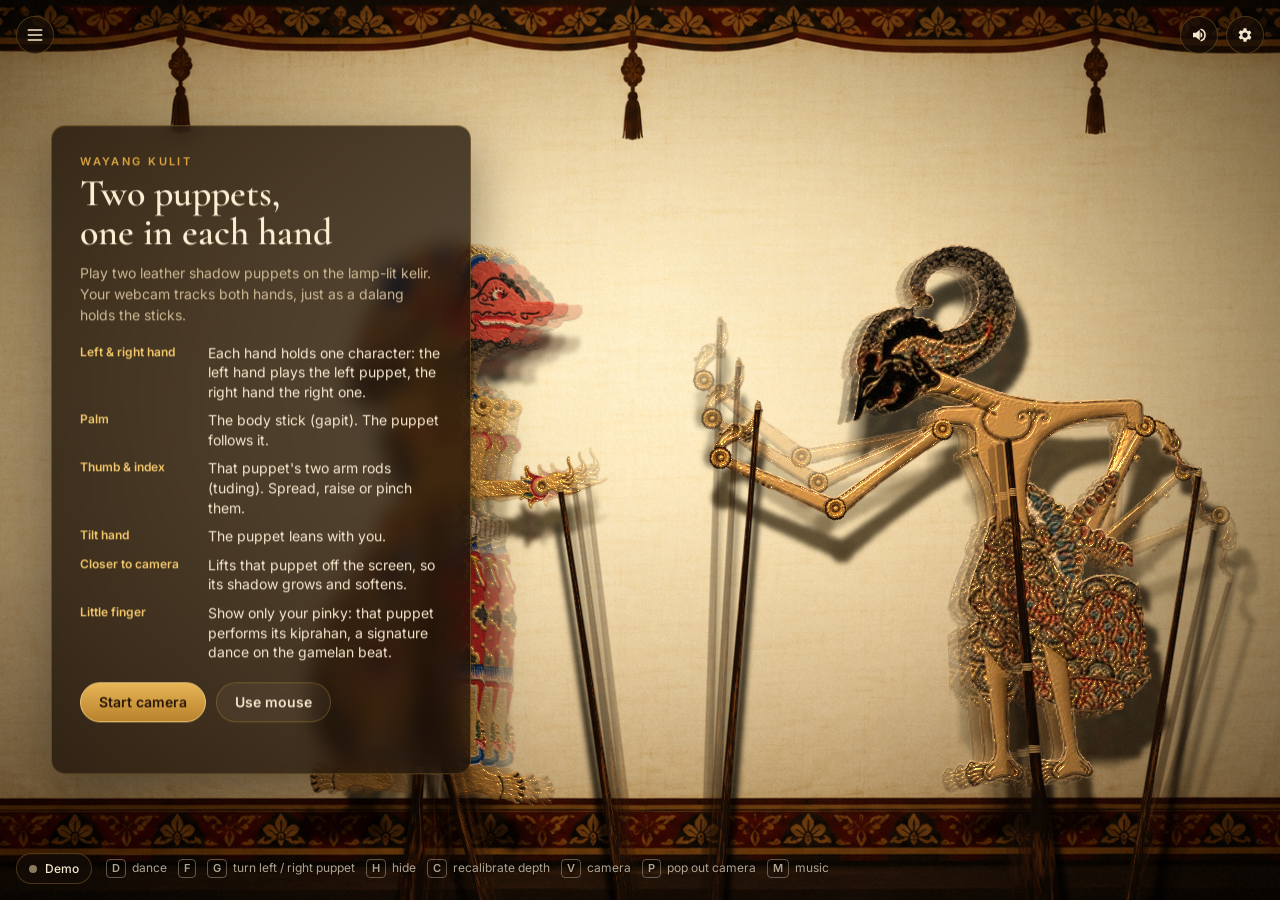
==== index.html @ 26cd4202 "Menambahkan fitur quiz" ====
<!doctype html>
<html lang="en">
  <head>
    <meta charset="utf-8" />
    <meta name="viewport" content="width=device-width, initial-scale=1" />
    <title>Wayang Kulit — Hand Puppetry</title>
    <link rel="preconnect" href="https://fonts.googleapis.com" />
    <link rel="preconnect" href="https://fonts.gstatic.com" crossorigin />
    <link href="https://fonts.googleapis.com/css2?family=Cormorant+Garamond:ital,wght@0,500;0,600;1,500&family=Inter:wght@400;500;600&display=swap" rel="stylesheet" />
    <link rel="stylesheet" href="styles.css" />
  </head>
  <body>
    <canvas id="stage" aria-label="Wayang kulit stage"></canvas>
    <video id="video" playsinline muted></video>

    <section id="intro" class="panel intro">
      <p class="eyebrow">Wayang Kulit</p>
      <h1>Two puppets,<br />one in each hand</h1>
      <p class="lede">Play two leather shadow puppets on the lamp-lit kelir. Your webcam tracks both hands, just as a dalang holds the sticks.</p>
      <ul class="howto">
        <li><span class="k">Left &amp; right hand</span><span>Each hand holds one character: the left hand plays the left puppet, the right hand the right one.</span></li>
        <li><span class="k">Palm</span><span>The body stick (gapit). The puppet follows it.</span></li>
        <li><span class="k">Thumb &amp; index</span><span>That puppet's two arm rods (tuding). Spread, raise or pinch them.</span></li>
        <li><span class="k">Tilt hand</span><span>The puppet leans with you.</span></li>
        <li><span class="k">Closer to camera</span><span>Lifts that puppet off the screen, so its shadow grows and softens.</span></li>
        <li><span class="k">Little finger</span><span>Show only your pinky: that puppet performs its kiprahan, a signature dance on the gamelan beat.</span></li>
      </ul>
      <div class="actions">
        <button id="start-camera" class="btn primary">Start camera</button>
        <button id="use-mouse" class="btn">Use mouse</button>
      </div>
      <p id="intro-status" class="status-line" role="status"></p>
    </section>

    <div id="hud" class="hud">
      <div class="pill" id="status"><span class="dot"></span><span id="status-text">Demo</span></div>
      <p class="keys"><kbd>D</kbd> dance <kbd>F</kbd><kbd>G</kbd> turn left / right puppet <kbd>H</kbd> hide <kbd>C</kbd> recalibrate depth <kbd>V</kbd> camera <kbd>P</kbd> pop out camera <kbd>M</kbd> music</p>
    </div>

    <button id="sound-toggle" class="icon-btn sound-btn" aria-label="Mute music" aria-pressed="false">
      <svg class="on" viewBox="0 0 24 24" width="18" height="18" aria-hidden="true"><path fill="currentColor" d="M4 9v6h4l5 4V5L8 9H4Zm12.5 3a4.5 4.5 0 0 0-2.5-4v8a4.5 4.5 0 0 0 2.5-4Zm-2.5-8.8v2.1a7 7 0 0 1 0 13.4v2.1a9 9 0 0 0 0-17.6Z"/></svg>
      <svg class="off" viewBox="0 0 24 24" width="18" height="18" aria-hidden="true"><path fill="currentColor" d="M4 9v6h4l5 4V5L8 9H4Zm12.6 3 2.7-2.7-1.4-1.4-2.7 2.7-2.7-2.7-1.4 1.4 2.7 2.7-2.7 2.7 1.4 1.4 2.7-2.7 2.7 2.7 1.4-1.4-2.7-2.7Z" transform="translate(2 0)"/></svg>
    </button>
    <button id="menu-toggle" class="icon-btn" type="button" aria-label="Menu" aria-expanded="false" aria-controls="app-menu" title="Menu">
      <svg viewBox="0 0 24 24" width="20" height="20" aria-hidden="true"><path d="M4 6h16M4 12h16M4 18h16" fill="none" stroke="currentColor" stroke-width="2" stroke-linecap="round"/></svg>
    </button>
    <button id="settings-toggle" class="icon-btn" aria-label="Settings" aria-expanded="false">
      <svg viewBox="0 0 24 24" width="18" height="18" aria-hidden="true"><path fill="currentColor" d="M19.4 13a7.6 7.6 0 0 0 0-2l2.1-1.6-2-3.5-2.5 1a7.3 7.3 0 0 0-1.7-1L15 3h-4l-.4 2.7a7.3 7.3 0 0 0-1.7 1l-2.5-1-2 3.5L6.6 11a7.6 7.6 0 0 0 0 2l-2.1 1.6 2 3.5 2.5-1a7.3 7.3 0 0 0 1.7 1L11 21h4l.4-2.7a7.3 7.3 0 0 0 1.7-1l2.5 1 2-3.5ZM13 15.5a3.5 3.5 0 1 1 0-7 3.5 3.5 0 0 1 0 7Z" transform="translate(-1 0)"/></svg>
    </button>

    <nav id="app-menu" class="panel app-menu" aria-label="Menu fitur" hidden>
      <p class="menu-heading">Fitur</p>
      <button id="open-quiz" class="menu-item" type="button">
        <span class="menu-item-icon" aria-hidden="true">
          <svg viewBox="0 0 24 24" width="20" height="20"><path d="M5 4.5A2.5 2.5 0 0 1 7.5 2H20v17H7.5A2.5 2.5 0 0 0 5 21.5v-17ZM5 18a2.5 2.5 0 0 1 2.5-2.5H20M10 7h6M10 10h6" fill="none" stroke="currentColor" stroke-width="1.6" stroke-linecap="round" stroke-linejoin="round"/></svg>
        </span>
        <span class="menu-item-copy">
          <span class="menu-item-title">Quiz Tokoh Wayang</span>
          <span class="menu-item-description">Uji pengetahuanmu tentang tokoh wayang.</span>
        </span>
        <svg class="menu-item-arrow" viewBox="0 0 24 24" width="16" height="16" aria-hidden="true"><path d="m9 18 6-6-6-6" fill="none" stroke="currentColor" stroke-width="1.8" stroke-linecap="round" stroke-linejoin="round"/></svg>
      </button>
    </nav>

    <aside id="settings" class="panel settings" hidden>
      <h2>Settings</h2>
      <label>Puppets
        <select id="opt-characters">
          <option value="two">Two puppets, one per hand</option>
          <option value="one">One puppet</option>
        </select>
      </label>
      <label>Left puppet
        <select id="opt-char-left"></select>
      </label>
      <label id="char-right-row">Right puppet
        <select id="opt-char-right"></select>
      </label>
      <label>Arm-rod fingers
        <select id="opt-fingers">
          <option value="thumb-index">Thumb + index</option>
          <option value="thumb-pinky">Thumb + pinky (arms spread wider)</option>
          <option value="index-pinky">Index + pinky</option>
        </select>
      </label>
      <label id="bodyhand-row" hidden>Body hand (one puppet, two hands)
        <select id="opt-bodyhand">
          <option value="right">Right hand holds the gapit</option>
          <option value="left">Left hand holds the gapit</option>
        </select>
      </label>
      <label>Facing
        <select id="opt-facing">
          <option value="target">Face each other</option>
          <option value="walk">Face the way they walk</option>
          <option value="manual">Manual (F / G to turn)</option>
        </select>
      </label>
      <label>Background
        <select id="opt-background"></select>
      </label>
      <label>Music
        <select id="opt-music"></select>
      </label>
      <label class="row"><input type="checkbox" id="opt-camera" checked /> Show camera preview</label>
      <button id="opt-popout" class="btn small" type="button">Open camera in new window</button>
      <label>Puppet size
        <input type="range" id="opt-size" min="0.36" max="0.72" step="0.01" value="0.53" />
      </label>
      <label>Music volume
        <input type="range" id="opt-volume" min="0" max="1" step="0.01" value="0.6" />
      </label>
    </aside>

    <div id="preview-box" hidden>
      <canvas id="preview" width="320" height="180"></canvas>
      <button id="preview-popout" class="popout-btn" type="button" aria-label="Open camera in a new window" title="Open in a new window (P)">
        <svg viewBox="0 0 24 24" width="16" height="16" aria-hidden="true"><path fill="currentColor" d="M14 3h7v7h-2V6.4l-8.3 8.3-1.4-1.4L17.6 5H14V3ZM5 5h6v2H5v12h12v-6h2v6a2 2 0 0 1-2 2H5a2 2 0 0 1-2-2V7a2 2 0 0 1 2-2Z"/></svg>
      </button>
    </div>
    <div id="toast" class="toast" role="status" aria-live="polite"></div>
    <div id="error" class="panel error" hidden></div>

    <div id="quiz-modal" class="quiz-backdrop" hidden>
      <section class="panel quiz-dialog" role="dialog" aria-modal="true" aria-labelledby="quiz-title" tabindex="-1">
        <header class="quiz-header">
          <div>
            <p class="eyebrow">Wayang Kulit</p>
            <h2 id="quiz-title">Quiz Tokoh Wayang</h2>
          </div>
          <button id="quiz-close" class="quiz-close" type="button" aria-label="Tutup quiz">×</button>
        </header>
        <div id="quiz-game">
          <div class="quiz-meta">
            <span id="quiz-progress"></span>
            <span id="quiz-score"></span>
          </div>
          <p id="quiz-question" class="quiz-question"></p>
          <div id="quiz-options" class="quiz-options" role="group" aria-label="Pilihan jawaban"></div>
          <p id="quiz-feedback" class="quiz-feedback" role="status" aria-live="polite"></p>
          <button id="quiz-next" class="btn primary" type="button" hidden></button>
        </div>
        <div id="quiz-results" hidden>
          <p id="quiz-result-score" class="quiz-result-score"></p>
          <div class="actions">
            <button id="quiz-restart" class="btn primary" type="button">Main lagi</button>
            <button id="quiz-finish" class="btn" type="button">Selesai</button>
          </div>
        </div>
      </section>
    </div>

    <script type="module" src="main.js"></script>
  </body>
</html>
---- styles.css ----
:root {
  --ink: #f4e7cd;
  --ink-dim: #cdb894;
  --gold: #d9a441;
  --gold-hi: #f2c76b;
  --panel: rgba(22, 13, 7, 0.74);
  --line: rgba(217, 164, 65, 0.28);
  --serif: 'Cormorant Garamond', 'Iowan Old Style', Georgia, serif;
  --sans: 'Inter', system-ui, -apple-system, 'Segoe UI', sans-serif;
}

* { box-sizing: border-box; }
[hidden] { display: none !important; }

html, body {
  margin: 0;
  height: 100%;
  overflow: hidden;
  background: #0b0604;
  color: var(--ink);
  font-family: var(--sans);
  font-size: 14px;
}

#stage {
  position: fixed;
  inset: 0;
  width: 100vw;
  height: 100vh;
  display: block;
  cursor: crosshair;
}

#video { display: none; }

.panel {
  background: var(--panel);
  border: 1px solid var(--line);
  border-radius: 14px;
  backdrop-filter: blur(10px) saturate(1.2);
  -webkit-backdrop-filter: blur(10px) saturate(1.2);
  box-shadow: 0 20px 60px rgba(0, 0, 0, 0.45);
}

.intro {
  position: fixed;
  left: max(16px, 4vw);
  top: 50%;
  transform: translateY(-50%);
  width: min(420px, calc(100vw - 32px));
  padding: 28px 28px 22px;
  transition: opacity 0.5s ease, transform 0.5s ease;
}
.intro.gone {
  opacity: 0;
  transform: translate(-24px, -50%);
  pointer-events: none;
}

.eyebrow {
  margin: 0 0 6px;
  color: var(--gold);
  font-size: 11px;
  letter-spacing: 0.22em;
  text-transform: uppercase;
  font-weight: 600;
}

h1 {
  margin: 0 0 10px;
  font-family: var(--serif);
  font-weight: 600;
  font-size: 38px;
  line-height: 1.02;
  color: #fbeed3;
}

.lede {
  margin: 0 0 18px;
  color: var(--ink-dim);
  line-height: 1.5;
}

.howto {
  list-style: none;
  margin: 0 0 20px;
  padding: 0;
  display: grid;
  gap: 9px;
}
.howto li {
  display: grid;
  grid-template-columns: 118px 1fr;
  gap: 10px;
  line-height: 1.4;
  color: var(--ink);
}
.howto .k {
  color: var(--gold-hi);
  font-weight: 600;
  font-size: 12px;
  padding-top: 1px;
}

.actions { display: flex; gap: 10px; flex-wrap: wrap; }

.btn {
  appearance: none;
  border: 1px solid var(--line);
  background: rgba(255, 235, 200, 0.05);
  color: var(--ink);
  font: 600 14px/1 var(--sans);
  padding: 12px 18px;
  border-radius: 999px;
  cursor: pointer;
  transition: background 0.2s, border-color 0.2s, transform 0.1s;
}
.btn:hover { background: rgba(255, 235, 200, 0.1); border-color: rgba(217, 164, 65, 0.55); }
.btn:active { transform: translateY(1px); }
.btn.primary {
  background: linear-gradient(180deg, #e7b556, #b9822c);
  border-color: #f0c979;
  color: #2a1606;
}
.btn.primary:hover { background: linear-gradient(180deg, #f0c266, #c48d34); }
.btn:disabled { opacity: 0.6; cursor: progress; }

.status-line {
  min-height: 1.2em;
  margin: 14px 0 0;
  color: var(--ink-dim);
  font-size: 13px;
}
.status-line.err { color: #ffb39a; }

.hud {
  position: fixed;
  left: 16px;
  bottom: 16px;
  display: flex;
  align-items: center;
  gap: 14px;
  flex-wrap: wrap;
  pointer-events: none;
  transition: opacity 0.3s;
}
.pill {
  display: inline-flex;
  align-items: center;
  gap: 8px;
  padding: 7px 12px;
  border-radius: 999px;
  background: var(--panel);
  border: 1px solid var(--line);
  font-size: 12px;
  font-weight: 500;
}
.dot {
  width: 8px;
  height: 8px;
  border-radius: 50%;
  background: #8a7a60;
}
.pill.live .dot { background: #8fdc7a; box-shadow: 0 0 8px #8fdc7a; }
.pill.warn .dot { background: #f0b24a; box-shadow: 0 0 8px #f0b24a; }

.keys {
  margin: 0;
  color: rgba(244, 231, 205, 0.7);
  font-size: 12px;
  text-shadow: 0 1px 3px #000;
}
kbd {
  display: inline-block;
  min-width: 18px;
  padding: 1px 5px;
  margin: 0 3px 0 8px;
  border: 1px solid rgba(244, 231, 205, 0.35);
  border-radius: 4px;
  font: 600 11px/1.4 var(--sans);
  text-align: center;
}
kbd:first-child { margin-left: 0; }

.icon-btn {
  position: fixed;
  top: 16px;
  right: 16px;
  width: 38px;
  height: 38px;
  display: grid;
  place-items: center;
  border-radius: 50%;
  border: 1px solid var(--line);
  background: var(--panel);
  color: var(--ink);
  cursor: pointer;
  transition: opacity 0.3s;
}
.icon-btn:hover { border-color: rgba(217, 164, 65, 0.6); }
#menu-toggle { left: 16px; right: auto; }
#menu-toggle:disabled { cursor: default; }
.sound-btn { right: 62px; }
.sound-btn .off,
.sound-btn[aria-pressed='true'] .on { display: none; }
.sound-btn[aria-pressed='true'] .off { display: block; }

.app-menu {
  position: fixed;
  top: 62px;
  left: 16px;
  width: min(280px, calc(100vw - 32px));
  padding: 12px;
  z-index: 20;
}
.menu-heading {
  margin: 0 6px 8px;
  color: var(--ink-dim);
  font: 600 10px/1.3 var(--sans);
  letter-spacing: 0.1em;
  text-transform: uppercase;
}
.menu-item {
  width: 100%;
  display: grid;
  grid-template-columns: 36px minmax(0, 1fr) 16px;
  align-items: center;
  gap: 10px;
  padding: 10px;
  border: 1px solid var(--line);
  border-radius: 11px;
  background: transparent;
  color: var(--ink);
  font-family: var(--sans);
  text-align: left;
  cursor: pointer;
  transition: background 0.18s, border-color 0.18s;
}
.menu-item-icon {
  width: 36px;
  height: 36px;
  display: grid;
  place-items: center;
  border-radius: 10px;
  background: rgba(217, 164, 65, 0.12);
  color: var(--gold-hi);
}
.menu-item-copy {
  min-width: 0;
  display: grid;
  gap: 4px;
}
.menu-item-title {
  font-size: 12px;
  font-weight: 600;
  line-height: 1.35;
}
.menu-item-description {
  color: var(--ink-dim);
  font-size: 10px;
  line-height: 1.4;
}
.menu-item-arrow {
  color: var(--ink-dim);
}
.menu-item:hover,
.menu-item:focus-visible {
  border-color: rgba(217, 164, 65, 0.55);
  background: rgba(255, 235, 200, 0.08);
}
.menu-item:focus-visible { outline: 2px solid var(--gold-hi); outline-offset: 2px; }

.settings {
  position: fixed;
  top: 62px;
  right: 16px;
  width: min(290px, calc(100vw - 32px));
  max-height: calc(100vh - 78px);
  overflow-y: auto;
  padding: 16px 18px;
  display: grid;
  gap: 12px;
}
.settings h2 {
  margin: 0;
  font-family: var(--serif);
  font-size: 22px;
  font-weight: 600;
}
.settings label {
  display: grid;
  gap: 6px;
  font-size: 12px;
  color: var(--ink-dim);
}
.settings label.row {
  display: flex;
  align-items: center;
  gap: 8px;
  color: var(--ink);
}
.settings select,
.settings input[type='range'] {
  width: 100%;
  accent-color: var(--gold);
}
.settings select {
  background: rgba(255, 235, 200, 0.06);
  color: var(--ink);
  border: 1px solid var(--line);
  border-radius: 8px;
  padding: 7px 8px;
  font: 13px var(--sans);
}
.settings select option { background: #1e120a; }
.settings input[type='checkbox'] { accent-color: var(--gold); }

.quiz-backdrop {
  position: fixed;
  inset: 0;
  z-index: 50;
  display: grid;
  place-items: center;
  padding: 16px;
  overflow-y: auto;
  background: rgba(7, 4, 2, 0.76);
  backdrop-filter: blur(5px);
  -webkit-backdrop-filter: blur(5px);
}
.quiz-dialog {
  width: min(540px, calc(100vw - 32px));
  max-height: calc(100vh - 32px);
  overflow-y: auto;
  padding: clamp(20px, 4vw, 30px);
}
.quiz-header {
  display: flex;
  align-items: flex-start;
  justify-content: space-between;
  gap: 16px;
  margin-bottom: 20px;
}
.quiz-header .eyebrow { margin-bottom: 4px; }
.quiz-header h2 {
  margin: 0;
  color: #fbeed3;
  font: 600 28px/1.1 var(--serif);
}
.quiz-close {
  flex: 0 0 36px;
  width: 36px;
  height: 36px;
  border: 1px solid var(--line);
  border-radius: 50%;
  background: rgba(255, 235, 200, 0.05);
  color: var(--ink);
  font: 24px/1 var(--sans);
  cursor: pointer;
}
.quiz-close:hover { border-color: rgba(217, 164, 65, 0.6); }
.quiz-meta {
  display: flex;
  justify-content: space-between;
  gap: 12px;
  color: var(--gold-hi);
  font-size: 12px;
  font-weight: 600;
}
.quiz-question {
  margin: 14px 0 18px;
  color: var(--ink);
  font: 600 20px/1.4 var(--serif);
}
.quiz-options {
  display: grid;
  gap: 9px;
}
.quiz-option {
  width: 100%;
  padding: 12px 14px;
  border: 1px solid var(--line);
  border-radius: 9px;
  background: rgba(255, 235, 200, 0.04);
  color: var(--ink);
  font: 500 13px/1.4 var(--sans);
  text-align: left;
  cursor: pointer;
}
.quiz-option:hover:not(:disabled),
.quiz-option:focus-visible {
  border-color: var(--gold);
  background: rgba(255, 235, 200, 0.09);
  outline: none;
}
.quiz-option:disabled { cursor: default; opacity: 0.92; }
.quiz-option.correct {
  border-color: #8fdc7a;
  background: rgba(75, 145, 66, 0.2);
}
.quiz-option.wrong {
  border-color: #ff9a83;
  background: rgba(165, 63, 47, 0.2);
}
.quiz-feedback {
  min-height: 2.8em;
  margin: 14px 0;
  color: var(--ink-dim);
  font-size: 13px;
  line-height: 1.5;
}
.quiz-result-score {
  margin: 12px 0 24px;
  color: var(--ink);
  font: 600 20px/1.5 var(--serif);
}

#preview-box {
  position: fixed;
  right: 16px;
  bottom: 16px;
  width: min(240px, 38vw);
  transition: opacity 0.3s;
}
#preview {
  display: block;
  width: 100%;
  aspect-ratio: 16 / 9;
  height: auto;
  border-radius: 10px;
  border: 1px solid var(--line);
  box-shadow: 0 10px 30px rgba(0, 0, 0, 0.5);
  background: #000;
}
.popout-btn {
  position: absolute;
  top: 6px;
  right: 6px;
  width: 30px;
  height: 30px;
  display: grid;
  place-items: center;
  border-radius: 8px;
  border: 1px solid var(--line);
  background: var(--panel);
  color: var(--ink);
  cursor: pointer;
  opacity: 0;
  transition: opacity 0.2s, border-color 0.2s;
}
#preview-box:hover .popout-btn,
.popout-btn:focus-visible { opacity: 1; }
.popout-btn:hover { border-color: rgba(217, 164, 65, 0.6); }

.btn.small { padding: 9px 14px; font-size: 13px; }

.toast {
  position: fixed;
  top: 22px;
  left: 50%;
  transform: translate(-50%, -8px);
  padding: 8px 18px;
  border-radius: 999px;
  background: var(--panel);
  border: 1px solid var(--line);
  font-family: var(--serif);
  font-style: italic;
  font-size: 20px;
  font-weight: 600;
  color: var(--gold-hi);
  letter-spacing: 0.02em;
  opacity: 0;
  pointer-events: none;
  transition: opacity 0.4s ease, transform 0.4s ease;
  white-space: nowrap;
}
.toast.show {
  opacity: 1;
  transform: translate(-50%, 0);
}
body.ui-hidden .toast { opacity: 0; }

.error {
  position: fixed;
  left: 50%;
  top: 50%;
  transform: translate(-50%, -50%);
  padding: 20px 24px;
  max-width: min(480px, calc(100vw - 32px));
  line-height: 1.5;
}

body.ui-hidden .hud,
body.ui-hidden .icon-btn,
body.ui-hidden #preview-box,
body.ui-hidden .settings { opacity: 0; pointer-events: none; }

@media (max-width: 640px) {
  .intro { top: auto; bottom: 16px; transform: none; padding: 20px; }
  .intro.gone { transform: translateY(24px); }
  h1 { font-size: 30px; }
  .howto li { grid-template-columns: 96px 1fr; }
  .keys { display: none; }
}

@media (max-height: 240px) {
  .app-menu { top: 60px; padding: 6px; }
  .menu-heading,
  .menu-item-description { display: none; }
  .menu-item {
    grid-template-columns: 30px minmax(0, 1fr) 14px;
    gap: 8px;
    padding: 6px 8px;
  }
  .menu-item-icon { width: 30px; height: 30px; }
  .menu-item-arrow { width: 14px; height: 14px; }
}
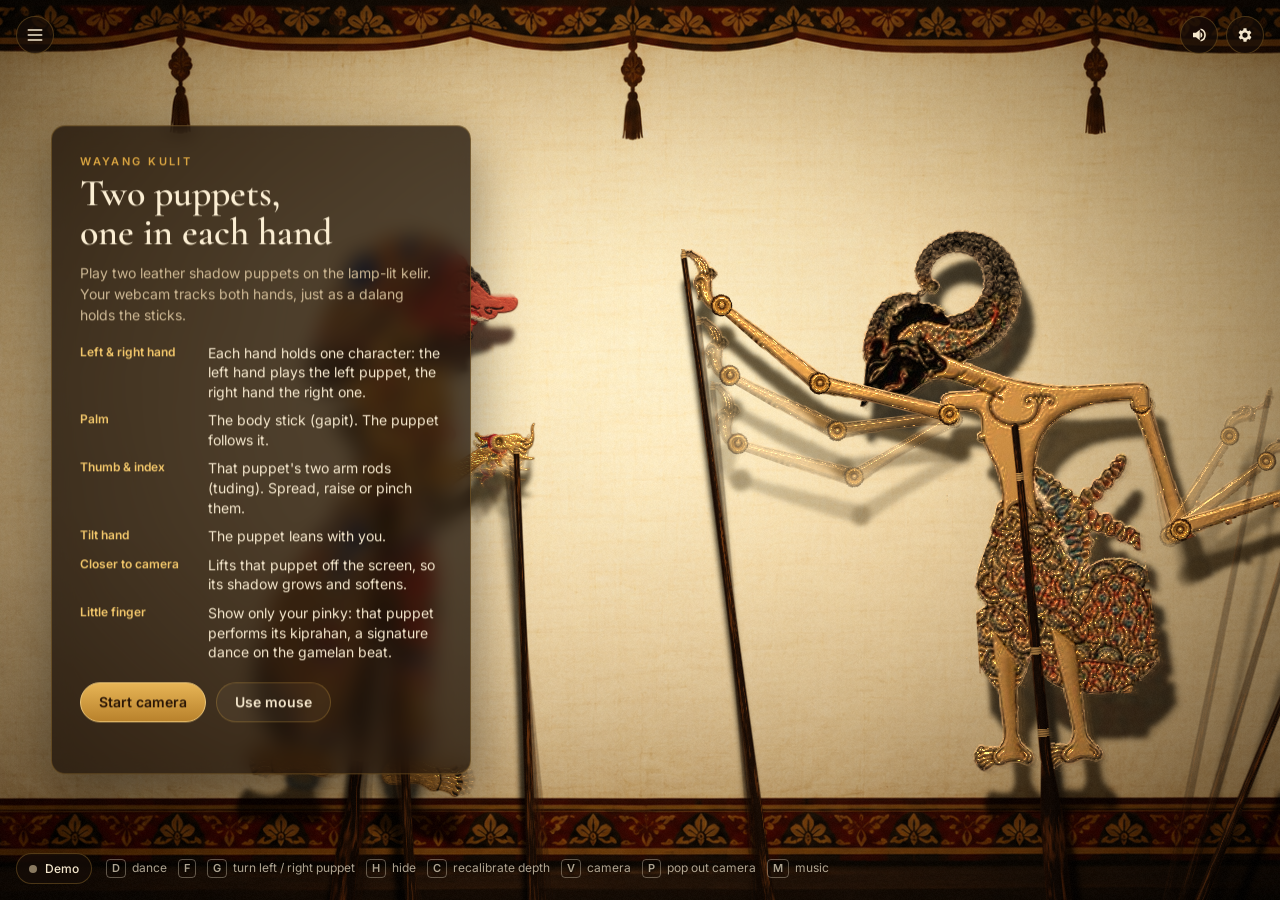
==== commit 294ab28c: "Menambahkan fitur pov penonton" ====
--- a/index.html
+++ b/index.html
@@ -96,6 +96,7 @@
           <option value="manual">Manual (F / G to turn)</option>
         </select>
       </label>
+      <label class="row"><input type="checkbox" id="opt-audience-view" /> POV penonton: tampilkan bayangan saja</label>
       <label>Background
         <select id="opt-background"></select>
       </label>
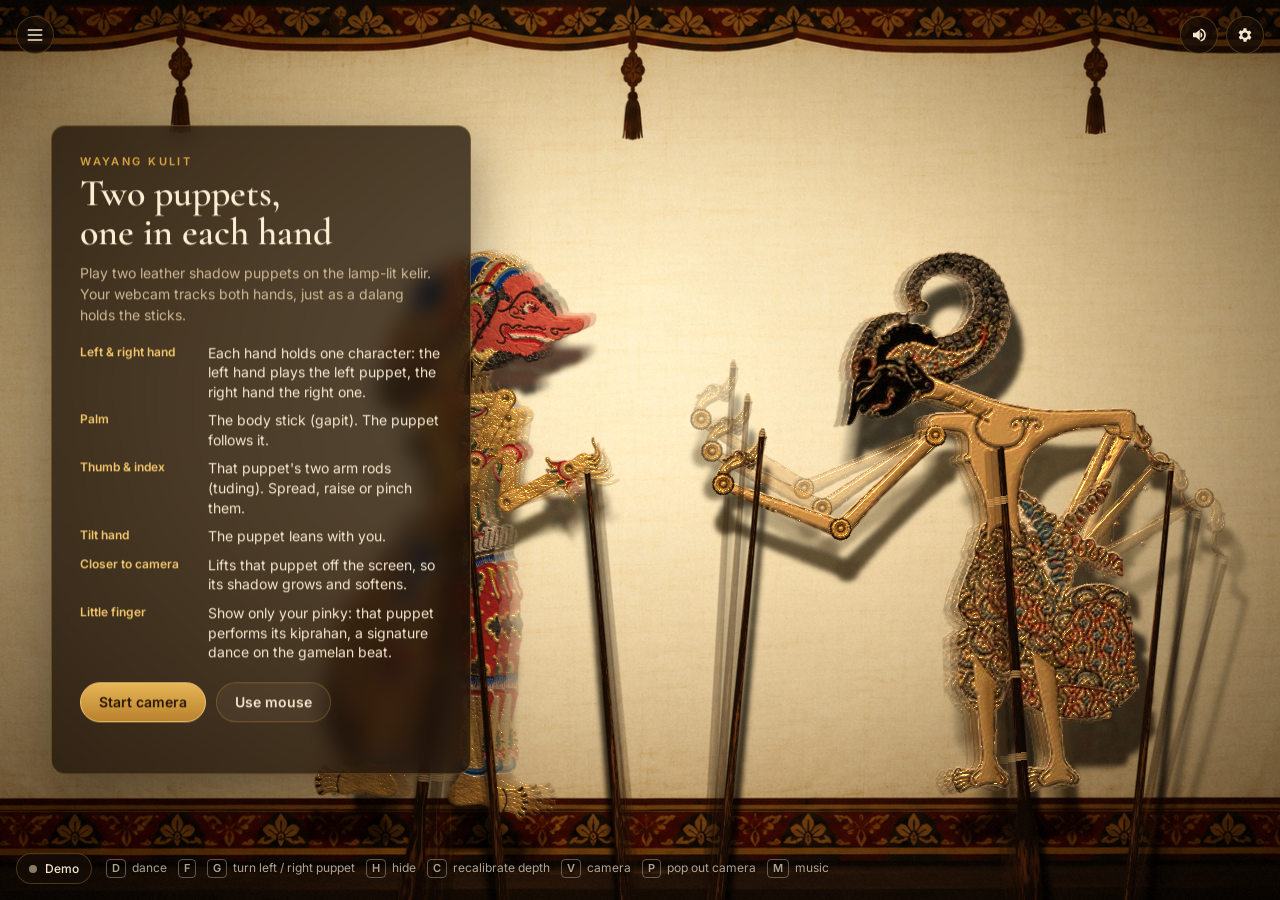
==== commit 5332b0b0: "Menambahkan fitur ensiklopedia dan mengubah warna scroll bar" ====
--- a/index.html
+++ b/index.html
@@ -57,6 +57,16 @@
         <span class="menu-item-copy">
           <span class="menu-item-title">Quiz Tokoh Wayang</span>
           <span class="menu-item-description">Uji pengetahuanmu tentang tokoh wayang.</span>
+        </span>
+        <svg class="menu-item-arrow" viewBox="0 0 24 24" width="16" height="16" aria-hidden="true"><path d="m9 18 6-6-6-6" fill="none" stroke="currentColor" stroke-width="1.8" stroke-linecap="round" stroke-linejoin="round"/></svg>
+      </button>
+      <button id="open-encyclopedia" class="menu-item" type="button">
+        <span class="menu-item-icon" aria-hidden="true">
+          <svg viewBox="0 0 24 24" width="20" height="20"><circle cx="12" cy="12" r="9" fill="none" stroke="currentColor" stroke-width="1.7"/><path d="M12 11v5m0-8h.01" fill="none" stroke="currentColor" stroke-width="2" stroke-linecap="round"/></svg>
+        </span>
+        <span class="menu-item-copy">
+          <span class="menu-item-title">Ensiklopedia Tokoh</span>
+          <span class="menu-item-description">Kenali watak dan kisah para wayang.</span>
         </span>
         <svg class="menu-item-arrow" viewBox="0 0 24 24" width="16" height="16" aria-hidden="true"><path d="m9 18 6-6-6-6" fill="none" stroke="currentColor" stroke-width="1.8" stroke-linecap="round" stroke-linejoin="round"/></svg>
       </button>
@@ -151,6 +161,20 @@
       </section>
     </div>
 
+    <div id="encyclopedia-modal" class="quiz-backdrop" hidden>
+      <section class="panel quiz-dialog encyclopedia-dialog" role="dialog" aria-modal="true" aria-labelledby="encyclopedia-title" tabindex="-1">
+        <header class="quiz-header">
+          <div>
+            <p class="eyebrow">Wayang Kulit</p>
+            <h2 id="encyclopedia-title">Ensiklopedia Tokoh</h2>
+          </div>
+          <button id="encyclopedia-close" class="quiz-close" type="button" aria-label="Tutup ensiklopedia">×</button>
+        </header>
+        <p class="encyclopedia-intro">Kenali watak, keluarga, dan kisah penting setiap tokoh. Beberapa detail dapat berbeda menurut tradisi wayang.</p>
+        <div id="encyclopedia-cards" class="encyclopedia-grid"></div>
+      </section>
+    </div>
+
     <script type="module" src="main.js"></script>
   </body>
 </html>
--- a/styles.css
+++ b/styles.css
@@ -5,12 +5,34 @@
   --gold-hi: #f2c76b;
   --panel: rgba(22, 13, 7, 0.74);
   --line: rgba(217, 164, 65, 0.28);
+  --scrollbar-track: #21150f;
+  --scrollbar-thumb: #76502d;
+  --scrollbar-thumb-hover: #a9783f;
   --serif: 'Cormorant Garamond', 'Iowan Old Style', Georgia, serif;
   --sans: 'Inter', system-ui, -apple-system, 'Segoe UI', sans-serif;
 }
 
-* { box-sizing: border-box; }
+* {
+  box-sizing: border-box;
+  scrollbar-color: var(--scrollbar-thumb) var(--scrollbar-track);
+  scrollbar-width: thin;
+}
 [hidden] { display: none !important; }
+
+::-webkit-scrollbar {
+  width: 10px;
+  height: 10px;
+}
+::-webkit-scrollbar-track {
+  background: var(--scrollbar-track);
+  border-radius: 999px;
+}
+::-webkit-scrollbar-thumb {
+  background: var(--scrollbar-thumb);
+  border: 2px solid var(--scrollbar-track);
+  border-radius: 999px;
+}
+::-webkit-scrollbar-thumb:hover { background: var(--scrollbar-thumb-hover); }
 
 html, body {
   margin: 0;
@@ -210,11 +232,16 @@
   top: 62px;
   left: 16px;
   width: min(280px, calc(100vw - 32px));
+  max-height: calc(100vh - 78px);
+  overflow-y: auto;
   padding: 12px;
+  display: grid;
+  gap: 8px;
+  align-content: start;
   z-index: 20;
 }
 .menu-heading {
-  margin: 0 6px 8px;
+  margin: 0 6px;
   color: var(--ink-dim);
   font: 600 10px/1.3 var(--sans);
   letter-spacing: 0.1em;
@@ -358,6 +385,90 @@
   cursor: pointer;
 }
 .quiz-close:hover { border-color: rgba(217, 164, 65, 0.6); }
+.encyclopedia-dialog {
+  width: min(940px, calc(100vw - 32px));
+}
+.encyclopedia-intro {
+  margin: -8px 0 16px;
+  color: var(--ink-dim);
+  font-size: 13px;
+  line-height: 1.5;
+}
+.encyclopedia-grid {
+  display: grid;
+  grid-template-columns: repeat(2, minmax(0, 1fr));
+  gap: 12px;
+}
+.character-card {
+  min-width: 0;
+  display: grid;
+  grid-template-columns: 64px minmax(0, 1fr);
+  align-content: start;
+  gap: 10px 12px;
+  padding: 13px;
+  border: 1px solid var(--line);
+  border-radius: 12px;
+  background: rgba(255, 235, 200, 0.035);
+}
+.character-portrait {
+  width: 64px;
+  height: 88px;
+  grid-row: span 1;
+  object-fit: contain;
+  border: 1px solid var(--line);
+  border-radius: 9px;
+  background: rgba(217, 164, 65, 0.08);
+}
+.character-card-summary {
+  min-width: 0;
+  display: grid;
+  align-content: center;
+  gap: 4px;
+}
+.character-card-kind {
+  color: var(--gold-hi);
+  font-size: 9px;
+  font-weight: 600;
+  letter-spacing: 0.08em;
+  text-transform: uppercase;
+}
+.character-card h3 {
+  margin: 0;
+  color: var(--ink);
+  font: 600 19px/1.1 var(--serif);
+}
+.character-card-alias {
+  margin: 0;
+  color: var(--ink-dim);
+  font-size: 10px;
+  line-height: 1.4;
+}
+.character-facts {
+  grid-column: 1 / -1;
+  display: grid;
+  gap: 8px;
+  margin: 0;
+  padding-top: 10px;
+  border-top: 1px solid rgba(217, 164, 65, 0.16);
+}
+.character-facts > div {
+  display: grid;
+  grid-template-columns: 68px minmax(0, 1fr);
+  gap: 8px;
+}
+.character-facts dt {
+  color: var(--gold-hi);
+  font-size: 9px;
+  font-weight: 600;
+  letter-spacing: 0.04em;
+  text-transform: uppercase;
+}
+.character-facts dd {
+  margin: 0;
+  color: var(--ink-dim);
+  font-size: 11px;
+  line-height: 1.45;
+}
 .quiz-meta {
   display: flex;
   justify-content: space-between;
@@ -501,9 +612,13 @@
   .howto li { grid-template-columns: 96px 1fr; }
   .keys { display: none; }
 }
+@media (max-width: 600px) {
+  .encyclopedia-grid { grid-template-columns: 1fr; }
+  .encyclopedia-dialog { padding: 20px; }
+}
 
 @media (max-height: 240px) {
-  .app-menu { top: 60px; padding: 6px; }
+  .app-menu { top: 60px; max-height: calc(100vh - 66px); padding: 6px; gap: 6px; }
   .menu-heading,
   .menu-item-description { display: none; }
   .menu-item {
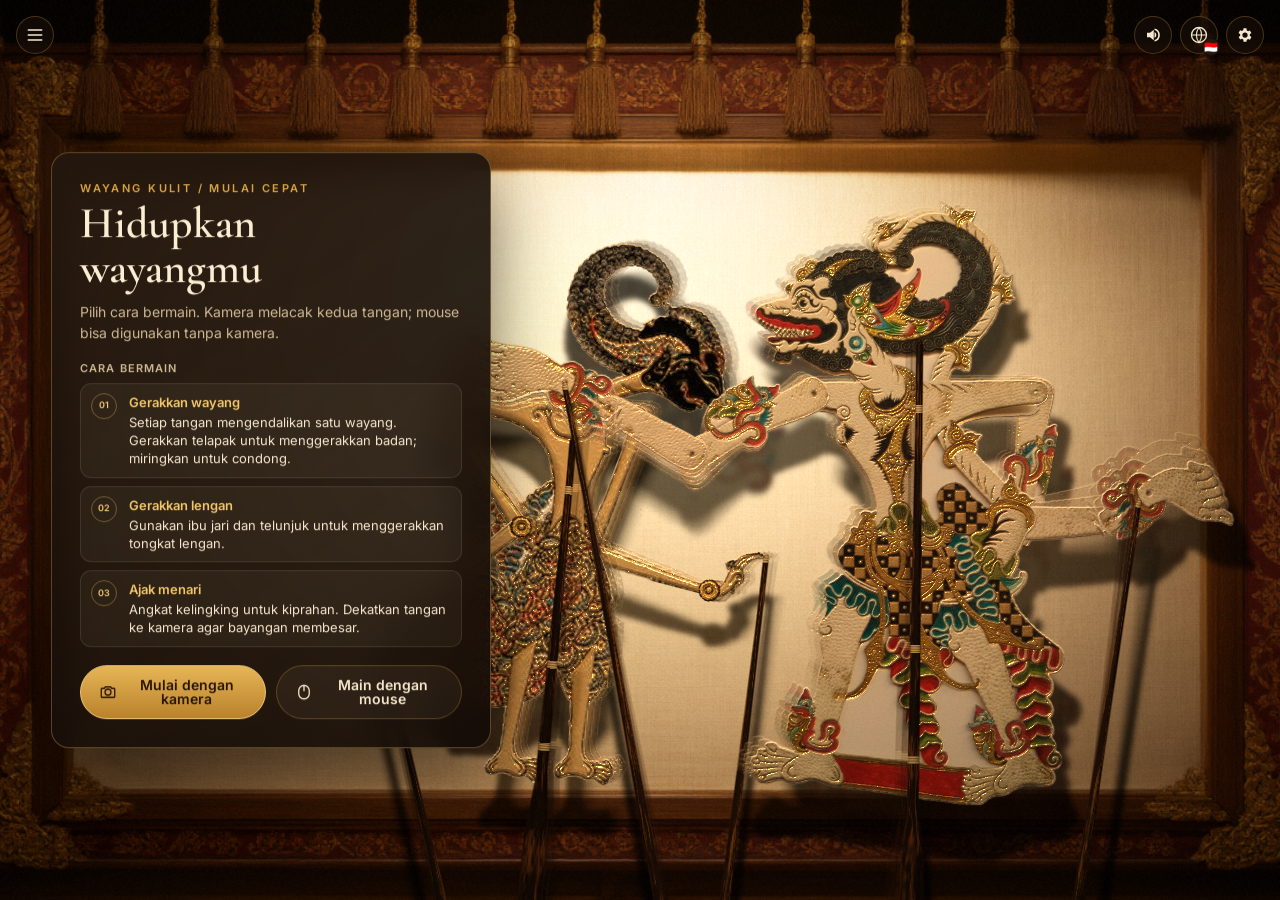
==== commit 4beb1576: "Menambahkan tokoh multibahasa dan cerita" ====
--- a/index.html
+++ b/index.html
@@ -1,5 +1,5 @@
 <!doctype html>
-<html lang="en">
+<html lang="id">
   <head>
     <meta charset="utf-8" />
     <meta name="viewport" content="width=device-width, initial-scale=1" />
@@ -10,53 +10,81 @@
     <link rel="stylesheet" href="styles.css" />
   </head>
   <body>
-    <canvas id="stage" aria-label="Wayang kulit stage"></canvas>
+    <canvas id="stage" aria-label="Panggung wayang kulit" data-i18n-aria-label="stage.label"></canvas>
     <video id="video" playsinline muted></video>
 
     <section id="intro" class="panel intro">
-      <p class="eyebrow">Wayang Kulit</p>
-      <h1>Two puppets,<br />one in each hand</h1>
-      <p class="lede">Play two leather shadow puppets on the lamp-lit kelir. Your webcam tracks both hands, just as a dalang holds the sticks.</p>
+      <p class="eyebrow" data-i18n="intro.eyebrow">Wayang Kulit / Quick start</p>
+      <h1 data-i18n-html="intro.title">Bring the puppets<br />to life</h1>
+      <p class="lede" data-i18n="intro.lede">Choose how to play. Camera tracks both hands; mouse works without a camera.</p>
+      <p class="howto-heading" data-i18n="intro.howto">How to play</p>
       <ul class="howto">
-        <li><span class="k">Left &amp; right hand</span><span>Each hand holds one character: the left hand plays the left puppet, the right hand the right one.</span></li>
-        <li><span class="k">Palm</span><span>The body stick (gapit). The puppet follows it.</span></li>
-        <li><span class="k">Thumb &amp; index</span><span>That puppet's two arm rods (tuding). Spread, raise or pinch them.</span></li>
-        <li><span class="k">Tilt hand</span><span>The puppet leans with you.</span></li>
-        <li><span class="k">Closer to camera</span><span>Lifts that puppet off the screen, so its shadow grows and softens.</span></li>
-        <li><span class="k">Little finger</span><span>Show only your pinky: that puppet performs its kiprahan, a signature dance on the gamelan beat.</span></li>
+        <li>
+          <span class="step-number" aria-hidden="true">01</span>
+          <span class="step-copy"><span class="k" data-i18n="intro.step.move">Move a puppet</span><span class="howto-detail" data-i18n="intro.step.move.detail">Each hand controls its matching puppet. Your palm moves the body; tilt to lean.</span></span>
+        </li>
+        <li>
+          <span class="step-number" aria-hidden="true">02</span>
+          <span class="step-copy"><span class="k" data-i18n="intro.step.arms">Guide the arms</span><span class="howto-detail" data-i18n="intro.step.arms.detail">Use your thumb and index finger to move the arm rods.</span></span>
+        </li>
+        <li>
+          <span class="step-number" aria-hidden="true">03</span>
+          <span class="step-copy"><span class="k" data-i18n="intro.step.dance">Make it dance</span><span class="howto-detail" data-i18n="intro.step.dance.detail">Raise your little finger for kiprahan. Move closer to enlarge the shadow.</span></span>
+        </li>
       </ul>
       <div class="actions">
-        <button id="start-camera" class="btn primary">Start camera</button>
-        <button id="use-mouse" class="btn">Use mouse</button>
+        <button id="start-camera" class="btn primary">
+          <svg viewBox="0 0 24 24" aria-hidden="true"><path d="M4 7h3l1.5-2h7L17 7h3a1 1 0 0 1 1 1v10a1 1 0 0 1-1 1H4a1 1 0 0 1-1-1V8a1 1 0 0 1 1-1Zm8 9a4 4 0 1 0 0-8 4 4 0 0 0 0 8Z" fill="none" stroke="currentColor" stroke-width="1.7" stroke-linejoin="round"/></svg>
+          <span data-i18n="intro.camera">Start with camera</span>
+        </button>
+        <button id="use-mouse" class="btn">
+          <svg viewBox="0 0 24 24" aria-hidden="true"><path d="M12 3a7 7 0 0 0-7 7v4a7 7 0 0 0 14 0v-4a7 7 0 0 0-7-7Zm0 0v7" fill="none" stroke="currentColor" stroke-width="1.7" stroke-linecap="round" stroke-linejoin="round"/></svg>
+          <span data-i18n="intro.mouse">Play with mouse</span>
+        </button>
       </div>
       <p id="intro-status" class="status-line" role="status"></p>
     </section>
 
     <div id="hud" class="hud">
-      <div class="pill" id="status"><span class="dot"></span><span id="status-text">Demo</span></div>
-      <p class="keys"><kbd>D</kbd> dance <kbd>F</kbd><kbd>G</kbd> turn left / right puppet <kbd>H</kbd> hide <kbd>C</kbd> recalibrate depth <kbd>V</kbd> camera <kbd>P</kbd> pop out camera <kbd>M</kbd> music</p>
+      <div class="pill" id="status" hidden><span class="dot"></span><span id="status-text"></span></div>
     </div>
 
     <button id="sound-toggle" class="icon-btn sound-btn" aria-label="Mute music" aria-pressed="false">
       <svg class="on" viewBox="0 0 24 24" width="18" height="18" aria-hidden="true"><path fill="currentColor" d="M4 9v6h4l5 4V5L8 9H4Zm12.5 3a4.5 4.5 0 0 0-2.5-4v8a4.5 4.5 0 0 0 2.5-4Zm-2.5-8.8v2.1a7 7 0 0 1 0 13.4v2.1a9 9 0 0 0 0-17.6Z"/></svg>
       <svg class="off" viewBox="0 0 24 24" width="18" height="18" aria-hidden="true"><path fill="currentColor" d="M4 9v6h4l5 4V5L8 9H4Zm12.6 3 2.7-2.7-1.4-1.4-2.7 2.7-2.7-2.7-1.4 1.4 2.7 2.7-2.7 2.7 1.4 1.4 2.7-2.7 2.7 2.7 1.4-1.4-2.7-2.7Z" transform="translate(2 0)"/></svg>
     </button>
-    <button id="menu-toggle" class="icon-btn" type="button" aria-label="Menu" aria-expanded="false" aria-controls="app-menu" title="Menu">
+    <div id="language-picker" class="language-picker">
+      <button id="language-toggle" class="icon-btn language-toggle" type="button" aria-label="Change language" aria-expanded="false" aria-controls="language-menu" title="Change language" data-i18n-aria-label="nav.language" data-i18n-title="nav.language">
+        <svg viewBox="0 0 24 24" width="20" height="20" aria-hidden="true"><circle cx="12" cy="12" r="9" fill="none" stroke="currentColor" stroke-width="1.6"/><path d="M3.5 12h17M12 3a14.5 14.5 0 0 1 0 18M12 3a14.5 14.5 0 0 0 0 18" fill="none" stroke="currentColor" stroke-width="1.4"/></svg>
+        <span id="language-flag" class="language-flag" aria-hidden="true">🇮🇩</span>
+      </button>
+      <div id="language-menu" class="panel language-menu" role="group" aria-label="Choose language" data-i18n-aria-label="nav.language" hidden>
+        <button class="language-option" type="button" data-language="id" aria-pressed="false">
+          <span class="language-option-flag" aria-hidden="true">🇮🇩</span>
+          <span data-i18n="language.indonesian">Bahasa Indonesia</span>
+        </button>
+        <button class="language-option" type="button" data-language="en" aria-pressed="false">
+          <span class="language-option-flag" aria-hidden="true">🇬🇧</span>
+          <span data-i18n="language.english">English</span>
+        </button>
+      </div>
+    </div>
+    <button id="menu-toggle" class="icon-btn" type="button" aria-label="Menu" aria-expanded="false" aria-controls="app-menu" title="Menu" data-i18n-aria-label="nav.menu" data-i18n-title="nav.menu">
       <svg viewBox="0 0 24 24" width="20" height="20" aria-hidden="true"><path d="M4 6h16M4 12h16M4 18h16" fill="none" stroke="currentColor" stroke-width="2" stroke-linecap="round"/></svg>
     </button>
-    <button id="settings-toggle" class="icon-btn" aria-label="Settings" aria-expanded="false">
+    <button id="settings-toggle" class="icon-btn" aria-label="Settings" aria-expanded="false" data-i18n-aria-label="nav.settings">
       <svg viewBox="0 0 24 24" width="18" height="18" aria-hidden="true"><path fill="currentColor" d="M19.4 13a7.6 7.6 0 0 0 0-2l2.1-1.6-2-3.5-2.5 1a7.3 7.3 0 0 0-1.7-1L15 3h-4l-.4 2.7a7.3 7.3 0 0 0-1.7 1l-2.5-1-2 3.5L6.6 11a7.6 7.6 0 0 0 0 2l-2.1 1.6 2 3.5 2.5-1a7.3 7.3 0 0 0 1.7 1L11 21h4l.4-2.7a7.3 7.3 0 0 0 1.7-1l2.5 1 2-3.5ZM13 15.5a3.5 3.5 0 1 1 0-7 3.5 3.5 0 0 1 0 7Z" transform="translate(-1 0)"/></svg>
     </button>
 
-    <nav id="app-menu" class="panel app-menu" aria-label="Menu fitur" hidden>
-      <p class="menu-heading">Fitur</p>
+    <nav id="app-menu" class="panel app-menu" aria-label="Menu fitur" data-i18n-aria-label="menu.label" hidden>
+      <p class="menu-heading" data-i18n="menu.heading">Fitur</p>
       <button id="open-quiz" class="menu-item" type="button">
         <span class="menu-item-icon" aria-hidden="true">
           <svg viewBox="0 0 24 24" width="20" height="20"><path d="M5 4.5A2.5 2.5 0 0 1 7.5 2H20v17H7.5A2.5 2.5 0 0 0 5 21.5v-17ZM5 18a2.5 2.5 0 0 1 2.5-2.5H20M10 7h6M10 10h6" fill="none" stroke="currentColor" stroke-width="1.6" stroke-linecap="round" stroke-linejoin="round"/></svg>
         </span>
         <span class="menu-item-copy">
-          <span class="menu-item-title">Quiz Tokoh Wayang</span>
-          <span class="menu-item-description">Uji pengetahuanmu tentang tokoh wayang.</span>
+          <span class="menu-item-title" data-i18n="menu.quiz.title">Quiz Tokoh Wayang</span>
+          <span class="menu-item-description" data-i18n="menu.quiz.description">Uji pengetahuanmu tentang tokoh wayang.</span>
         </span>
         <svg class="menu-item-arrow" viewBox="0 0 24 24" width="16" height="16" aria-hidden="true"><path d="m9 18 6-6-6-6" fill="none" stroke="currentColor" stroke-width="1.8" stroke-linecap="round" stroke-linejoin="round"/></svg>
       </button>
@@ -65,67 +93,77 @@
           <svg viewBox="0 0 24 24" width="20" height="20"><circle cx="12" cy="12" r="9" fill="none" stroke="currentColor" stroke-width="1.7"/><path d="M12 11v5m0-8h.01" fill="none" stroke="currentColor" stroke-width="2" stroke-linecap="round"/></svg>
         </span>
         <span class="menu-item-copy">
-          <span class="menu-item-title">Ensiklopedia Tokoh</span>
-          <span class="menu-item-description">Kenali watak dan kisah para wayang.</span>
+          <span class="menu-item-title" data-i18n="menu.encyclopedia.title">Ensiklopedia Tokoh</span>
+          <span class="menu-item-description" data-i18n="menu.encyclopedia.description">Kenali watak dan kisah para wayang.</span>
         </span>
         <svg class="menu-item-arrow" viewBox="0 0 24 24" width="16" height="16" aria-hidden="true"><path d="m9 18 6-6-6-6" fill="none" stroke="currentColor" stroke-width="1.8" stroke-linecap="round" stroke-linejoin="round"/></svg>
       </button>
+      <button id="open-stories" class="menu-item" type="button">
+        <span class="menu-item-icon" aria-hidden="true">
+          <svg viewBox="0 0 24 24" width="20" height="20"><path d="M5 4.5A2.5 2.5 0 0 1 7.5 2H20v17H7.5A2.5 2.5 0 0 0 5 21.5v-17ZM5 18a2.5 2.5 0 0 1 2.5-2.5H20M10 7h6M10 10h6" fill="none" stroke="currentColor" stroke-width="1.6" stroke-linecap="round" stroke-linejoin="round"/></svg>
+        </span>
+        <span class="menu-item-copy">
+          <span class="menu-item-title" data-i18n="menu.stories.title">Cerita Wayang</span>
+          <span class="menu-item-description" data-i18n="menu.stories.description">Tonton kisah wayang dengan narator dan subtitle tersinkron.</span>
+        </span>
+        <svg class="menu-item-arrow" viewBox="0 0 24 24" width="16" height="16" aria-hidden="true"><path d="m9 18 6-6-6-6" fill="none" stroke="currentColor" stroke-width="1.8" stroke-linecap="round" stroke-linejoin="round"/></svg>
+      </button>
     </nav>
 
     <aside id="settings" class="panel settings" hidden>
-      <h2>Settings</h2>
-      <label>Puppets
+      <h2 data-i18n="settings.heading">Settings</h2>
+      <label><span data-i18n="settings.puppets">Puppets</span>
         <select id="opt-characters">
-          <option value="two">Two puppets, one per hand</option>
-          <option value="one">One puppet</option>
-        </select>
-      </label>
-      <label>Left puppet
+          <option value="two" data-i18n="settings.puppets.two">Two puppets, one per hand</option>
+          <option value="one" data-i18n="settings.puppets.one">One puppet</option>
+        </select>
+      </label>
+      <label><span data-i18n="settings.left">Left puppet</span>
         <select id="opt-char-left"></select>
       </label>
-      <label id="char-right-row">Right puppet
+      <label id="char-right-row"><span data-i18n="settings.right">Right puppet</span>
         <select id="opt-char-right"></select>
       </label>
-      <label>Arm-rod fingers
+      <label><span data-i18n="settings.fingers">Arm-rod fingers</span>
         <select id="opt-fingers">
-          <option value="thumb-index">Thumb + index</option>
-          <option value="thumb-pinky">Thumb + pinky (arms spread wider)</option>
-          <option value="index-pinky">Index + pinky</option>
-        </select>
-      </label>
-      <label id="bodyhand-row" hidden>Body hand (one puppet, two hands)
+          <option value="thumb-index" data-i18n="settings.fingers.thumb-index">Thumb + index</option>
+          <option value="thumb-pinky" data-i18n="settings.fingers.thumb-pinky">Thumb + pinky (arms spread wider)</option>
+          <option value="index-pinky" data-i18n="settings.fingers.index-pinky">Index + pinky</option>
+        </select>
+      </label>
+      <label id="bodyhand-row" hidden><span data-i18n="settings.bodyhand">Body hand (one puppet, two hands)</span>
         <select id="opt-bodyhand">
-          <option value="right">Right hand holds the gapit</option>
-          <option value="left">Left hand holds the gapit</option>
-        </select>
-      </label>
-      <label>Facing
+          <option value="right" data-i18n="settings.bodyhand.right">Right hand holds the gapit</option>
+          <option value="left" data-i18n="settings.bodyhand.left">Left hand holds the gapit</option>
+        </select>
+      </label>
+      <label><span data-i18n="settings.facing">Facing</span>
         <select id="opt-facing">
-          <option value="target">Face each other</option>
-          <option value="walk">Face the way they walk</option>
-          <option value="manual">Manual (F / G to turn)</option>
-        </select>
-      </label>
-      <label class="row"><input type="checkbox" id="opt-audience-view" /> POV penonton: tampilkan bayangan saja</label>
-      <label>Background
+          <option value="target" data-i18n="settings.facing.target">Face each other</option>
+          <option value="walk" data-i18n="settings.facing.walk">Face the way they walk</option>
+          <option value="manual" data-i18n="settings.facing.manual">Manual (F / G to turn)</option>
+        </select>
+      </label>
+      <label class="row"><input type="checkbox" id="opt-audience-view" /><span data-i18n="settings.audience">POV penonton: tampilkan bayangan saja</span></label>
+      <label><span data-i18n="settings.background">Background</span>
         <select id="opt-background"></select>
       </label>
-      <label>Music
+      <label><span data-i18n="settings.music">Music</span>
         <select id="opt-music"></select>
       </label>
-      <label class="row"><input type="checkbox" id="opt-camera" checked /> Show camera preview</label>
-      <button id="opt-popout" class="btn small" type="button">Open camera in new window</button>
-      <label>Puppet size
+      <label class="row"><input type="checkbox" id="opt-camera" checked /><span data-i18n="settings.camera">Show camera preview</span></label>
+      <button id="opt-popout" class="btn small" type="button" data-i18n="settings.camera.open">Open camera in new window</button>
+      <label><span data-i18n="settings.size">Puppet size</span>
         <input type="range" id="opt-size" min="0.36" max="0.72" step="0.01" value="0.53" />
       </label>
-      <label>Music volume
+      <label><span data-i18n="settings.volume">Music volume</span>
         <input type="range" id="opt-volume" min="0" max="1" step="0.01" value="0.6" />
       </label>
     </aside>
 
-    <div id="preview-box" hidden>
+    <div id="preview-box" role="group" aria-label="Pratinjau kamera. Seret atau gunakan tombol panah untuk memindahkannya." data-i18n-aria-label="preview.label" tabindex="0" hidden>
       <canvas id="preview" width="320" height="180"></canvas>
-      <button id="preview-popout" class="popout-btn" type="button" aria-label="Open camera in a new window" title="Open in a new window (P)">
+      <button id="preview-popout" class="popout-btn" type="button" aria-label="Open camera in a new window" title="Open in a new window (P)" data-i18n-aria-label="preview.popout" data-i18n-title="preview.popout.title">
         <svg viewBox="0 0 24 24" width="16" height="16" aria-hidden="true"><path fill="currentColor" d="M14 3h7v7h-2V6.4l-8.3 8.3-1.4-1.4L17.6 5H14V3ZM5 5h6v2H5v12h12v-6h2v6a2 2 0 0 1-2 2H5a2 2 0 0 1-2-2V7a2 2 0 0 1 2-2Z"/></svg>
       </button>
     </div>
@@ -137,9 +175,9 @@
         <header class="quiz-header">
           <div>
             <p class="eyebrow">Wayang Kulit</p>
-            <h2 id="quiz-title">Quiz Tokoh Wayang</h2>
-          </div>
-          <button id="quiz-close" class="quiz-close" type="button" aria-label="Tutup quiz">×</button>
+            <h2 id="quiz-title" data-i18n="quiz.title">Quiz Tokoh Wayang</h2>
+          </div>
+          <button id="quiz-close" class="quiz-close" type="button" aria-label="Tutup quiz" data-i18n-aria-label="quiz.close">×</button>
         </header>
         <div id="quiz-game">
           <div class="quiz-meta">
@@ -147,15 +185,15 @@
             <span id="quiz-score"></span>
           </div>
           <p id="quiz-question" class="quiz-question"></p>
-          <div id="quiz-options" class="quiz-options" role="group" aria-label="Pilihan jawaban"></div>
+          <div id="quiz-options" class="quiz-options" role="group" aria-label="Pilihan jawaban" data-i18n-aria-label="quiz.options"></div>
           <p id="quiz-feedback" class="quiz-feedback" role="status" aria-live="polite"></p>
           <button id="quiz-next" class="btn primary" type="button" hidden></button>
         </div>
         <div id="quiz-results" hidden>
           <p id="quiz-result-score" class="quiz-result-score"></p>
           <div class="actions">
-            <button id="quiz-restart" class="btn primary" type="button">Main lagi</button>
-            <button id="quiz-finish" class="btn" type="button">Selesai</button>
+            <button id="quiz-restart" class="btn primary" type="button" data-i18n="quiz.restart">Main lagi</button>
+            <button id="quiz-finish" class="btn" type="button" data-i18n="quiz.finish">Selesai</button>
           </div>
         </div>
       </section>
@@ -166,14 +204,56 @@
         <header class="quiz-header">
           <div>
             <p class="eyebrow">Wayang Kulit</p>
-            <h2 id="encyclopedia-title">Ensiklopedia Tokoh</h2>
-          </div>
-          <button id="encyclopedia-close" class="quiz-close" type="button" aria-label="Tutup ensiklopedia">×</button>
+            <h2 id="encyclopedia-title" data-i18n="encyclopedia.title">Ensiklopedia Tokoh</h2>
+          </div>
+          <button id="encyclopedia-close" class="quiz-close" type="button" aria-label="Tutup ensiklopedia" data-i18n-aria-label="encyclopedia.close">×</button>
         </header>
-        <p class="encyclopedia-intro">Kenali watak, keluarga, dan kisah penting setiap tokoh. Beberapa detail dapat berbeda menurut tradisi wayang.</p>
+        <p class="encyclopedia-intro" data-i18n="encyclopedia.intro">Kenali watak, keluarga, dan kisah penting setiap tokoh. Beberapa detail dapat berbeda menurut tradisi wayang.</p>
         <div id="encyclopedia-cards" class="encyclopedia-grid"></div>
       </section>
     </div>
+
+    <div id="story-modal" class="quiz-backdrop" hidden>
+      <section class="panel quiz-dialog story-dialog" role="dialog" aria-modal="true" aria-labelledby="story-title" tabindex="-1">
+        <header class="quiz-header">
+          <div>
+            <p class="eyebrow" data-i18n="story.eyebrow">Pertunjukan wayang</p>
+            <h2 id="story-title" data-i18n="story.title">Pilih cerita</h2>
+          </div>
+          <button id="story-close" class="quiz-close" type="button" aria-label="Tutup pilihan cerita" data-i18n-aria-label="story.close">×</button>
+        </header>
+        <div id="story-list" class="story-list"></div>
+        <p class="story-voice-note" data-i18n="story.voice-note">Narasi suara berbahasa Indonesia; subtitle mengikuti bahasa pilihan.</p>
+      </section>
+    </div>
+
+    <audio id="story-narration" preload="auto" hidden></audio>
+    <section id="story-playback" class="story-playback" aria-label="Pemutaran cerita" data-i18n-aria-label="story.playback" hidden>
+      <div id="story-caption" class="story-caption" aria-live="polite">
+        <p id="story-line" class="story-line"></p>
+      </div>
+      <div class="story-toolbar">
+        <div class="story-controls" role="toolbar" aria-label="Kontrol pemutaran cerita" data-i18n-aria-label="story.controls">
+          <button id="story-prev" class="story-icon-btn" type="button" aria-label="Narasi sebelumnya" title="Narasi sebelumnya" data-i18n-aria-label="story.prev" data-i18n-title="story.prev">
+            <svg viewBox="0 0 24 24" aria-hidden="true"><path d="m15 5-7 7 7 7M8 12h12" fill="none" stroke="currentColor" stroke-width="1.8" stroke-linecap="round" stroke-linejoin="round"/></svg>
+          </button>
+          <button id="story-play-toggle" class="story-icon-btn" type="button" aria-label="Jeda cerita" title="Jeda cerita">
+            <svg class="icon-play" viewBox="0 0 24 24" aria-hidden="true"><path d="m8 5 11 7-11 7V5Z" fill="currentColor"/></svg>
+            <svg class="icon-pause" viewBox="0 0 24 24" aria-hidden="true"><path d="M7 5h4v14H7zM15 5h4v14h-4z" fill="currentColor"/></svg>
+          </button>
+          <button id="story-next" class="story-icon-btn" type="button" aria-label="Narasi berikutnya" title="Narasi berikutnya">
+            <svg viewBox="0 0 24 24" aria-hidden="true"><path d="m9 5 7 7-7 7m7-7H4" fill="none" stroke="currentColor" stroke-width="1.8" stroke-linecap="round" stroke-linejoin="round"/></svg>
+          </button>
+          <button id="story-subtitle-toggle" class="story-icon-btn" type="button" aria-label="Sembunyikan subtitle" title="Sembunyikan subtitle" aria-pressed="true">
+            <svg class="icon-eye" viewBox="0 0 24 24" aria-hidden="true"><path d="M2.5 12s3.2-6 9.5-6 9.5 6 9.5 6-3.2 6-9.5 6-9.5-6-9.5-6Z" fill="none" stroke="currentColor" stroke-width="1.7"/><circle cx="12" cy="12" r="2.6" fill="none" stroke="currentColor" stroke-width="1.7"/></svg>
+            <svg class="icon-eye-off" viewBox="0 0 24 24" aria-hidden="true"><path d="M3 3 21 21M10.6 6.2A10.7 10.7 0 0 1 12 6c6.3 0 9.5 6 9.5 6a14 14 0 0 1-3.1 3.8M6.2 6.3C3.9 7.8 2.5 12 2.5 12s3.2 6 9.5 6c1 0 1.9-.2 2.7-.5M9.9 9.9a3 3 0 0 0 4.2 4.2" fill="none" stroke="currentColor" stroke-width="1.7" stroke-linecap="round" stroke-linejoin="round"/></svg>
+          </button>
+          <button id="story-exit" class="story-icon-btn" type="button" aria-label="Keluar dari cerita" title="Keluar dari cerita" data-i18n-aria-label="story.exit" data-i18n-title="story.exit">
+            <svg viewBox="0 0 24 24" aria-hidden="true"><path d="M10 17l5-5-5-5m5 5H3m9-9h7a2 2 0 0 1 2 2v14a2 2 0 0 1-2 2h-7" fill="none" stroke="currentColor" stroke-width="1.8" stroke-linecap="round" stroke-linejoin="round"/></svg>
+          </button>
+        </div>
+      </div>
+    </section>
 
     <script type="module" src="main.js"></script>
   </body>
--- a/styles.css
+++ b/styles.css
@@ -69,14 +69,36 @@
   left: max(16px, 4vw);
   top: 50%;
   transform: translateY(-50%);
-  width: min(420px, calc(100vw - 32px));
-  padding: 28px 28px 22px;
+  width: min(440px, calc(100vw - 32px));
+  padding: 28px;
+  border-color: rgba(242, 199, 107, 0.3);
+  border-radius: 18px;
+  background: linear-gradient(145deg, rgba(34, 23, 15, 0.94), rgba(17, 10, 6, 0.9));
+  backdrop-filter: blur(16px) saturate(1.15);
+  -webkit-backdrop-filter: blur(16px) saturate(1.15);
+  box-shadow: 0 24px 70px rgba(0, 0, 0, 0.55);
   transition: opacity 0.5s ease, transform 0.5s ease;
 }
 .intro.gone {
   opacity: 0;
   transform: translate(-24px, -50%);
   pointer-events: none;
+}
+.intro h1 {
+  margin-bottom: 10px;
+  font-size: clamp(36px, 4vw, 44px);
+}
+.intro .lede {
+  margin-bottom: 18px;
+  font-size: 14px;
+}
+.howto-heading {
+  margin: 0 0 8px;
+  color: var(--ink-dim);
+  font-size: 11px;
+  font-weight: 600;
+  letter-spacing: 0.1em;
+  text-transform: uppercase;
 }
 
 .eyebrow {
@@ -105,26 +127,66 @@
 
 .howto {
   list-style: none;
-  margin: 0 0 20px;
+  margin: 0 0 18px;
   padding: 0;
   display: grid;
-  gap: 9px;
+  gap: 8px;
 }
 .howto li {
   display: grid;
-  grid-template-columns: 118px 1fr;
+  grid-template-columns: 28px minmax(0, 1fr);
+  align-items: start;
   gap: 10px;
+  padding: 9px 10px;
+  border: 1px solid rgba(244, 231, 205, 0.1);
+  border-radius: 11px;
+  background: rgba(255, 235, 200, 0.045);
   line-height: 1.4;
   color: var(--ink);
+}
+.step-number {
+  width: 26px;
+  height: 26px;
+  display: grid;
+  place-items: center;
+  border: 1px solid rgba(242, 199, 107, 0.35);
+  border-radius: 50%;
+  color: var(--gold-hi);
+  font-size: 9px;
+  font-weight: 600;
+  letter-spacing: 0.04em;
+}
+.step-copy {
+  min-width: 0;
+  display: grid;
+  gap: 2px;
 }
 .howto .k {
   color: var(--gold-hi);
   font-weight: 600;
-  font-size: 12px;
-  padding-top: 1px;
+  font-size: 13px;
+}
+.howto-detail {
+  color: var(--ink);
+  font-size: 13px;
 }
 
 .actions { display: flex; gap: 10px; flex-wrap: wrap; }
+.intro .actions .btn {
+  flex: 1 1 170px;
+  min-height: 48px;
+  display: inline-flex;
+  align-items: center;
+  justify-content: center;
+  gap: 9px;
+}
+.intro .actions .btn svg {
+  width: 18px;
+  height: 18px;
+  flex: none;
+}
+#intro-status:empty { display: none; }
+#intro-status { margin-top: 10px; }
 
 .btn {
   appearance: none;
@@ -186,24 +248,6 @@
 .pill.live .dot { background: #8fdc7a; box-shadow: 0 0 8px #8fdc7a; }
 .pill.warn .dot { background: #f0b24a; box-shadow: 0 0 8px #f0b24a; }
 
-.keys {
-  margin: 0;
-  color: rgba(244, 231, 205, 0.7);
-  font-size: 12px;
-  text-shadow: 0 1px 3px #000;
-}
-kbd {
-  display: inline-block;
-  min-width: 18px;
-  padding: 1px 5px;
-  margin: 0 3px 0 8px;
-  border: 1px solid rgba(244, 231, 205, 0.35);
-  border-radius: 4px;
-  font: 600 11px/1.4 var(--sans);
-  text-align: center;
-}
-kbd:first-child { margin-left: 0; }
-
 .icon-btn {
   position: fixed;
   top: 16px;
@@ -217,15 +261,86 @@
   background: var(--panel);
   color: var(--ink);
   cursor: pointer;
-  transition: opacity 0.3s;
+  transition: opacity 0.3s, transform 0.3s;
 }
 .icon-btn:hover { border-color: rgba(217, 164, 65, 0.6); }
 #menu-toggle { left: 16px; right: auto; }
 #menu-toggle:disabled { cursor: default; }
-.sound-btn { right: 62px; }
+.sound-btn { right: 108px; }
 .sound-btn .off,
 .sound-btn[aria-pressed='true'] .on { display: none; }
 .sound-btn[aria-pressed='true'] .off { display: block; }
+.language-picker {
+  position: fixed;
+  z-index: 25;
+  top: 16px;
+  right: 62px;
+  transition: opacity 0.3s, transform 0.3s;
+}
+.language-toggle {
+  position: relative;
+  top: auto;
+  right: auto;
+}
+.language-flag {
+  position: absolute;
+  right: -3px;
+  bottom: -3px;
+  display: grid;
+  place-items: center;
+  width: 18px;
+  height: 18px;
+  border: 1px solid rgba(22, 13, 7, 0.9);
+  border-radius: 50%;
+  background: #25180e;
+  font-size: 11px;
+  line-height: 1;
+}
+.language-menu {
+  position: absolute;
+  top: 46px;
+  right: 0;
+  width: max-content;
+  min-width: 190px;
+  padding: 6px;
+  display: grid;
+  gap: 4px;
+}
+.language-option {
+  display: flex;
+  align-items: center;
+  gap: 10px;
+  width: 100%;
+  min-height: 40px;
+  padding: 8px 10px;
+  border: 1px solid transparent;
+  border-radius: 9px;
+  background: transparent;
+  color: var(--ink);
+  font: 500 13px/1.2 var(--sans);
+  text-align: left;
+  cursor: pointer;
+}
+.language-option:hover,
+.language-option:focus-visible,
+.language-option[aria-pressed='true'] {
+  border-color: var(--line);
+  background: rgba(255, 235, 200, 0.08);
+}
+.language-option:focus-visible { outline: 2px solid var(--gold-hi); outline-offset: 1px; }
+.language-option-flag { font-size: 18px; line-height: 1; }
+body.chrome-hidden .language-picker {
+  opacity: 0;
+  pointer-events: none;
+  transform: translateY(-8px);
+}
+#hud { transition: opacity 0.3s, transform 0.3s; }
+body.chrome-hidden #hud,
+body.chrome-hidden .icon-btn {
+  opacity: 0;
+  pointer-events: none;
+  transform: translateY(-8px);
+}
 
 .app-menu {
   position: fixed;
@@ -388,6 +503,156 @@
 .encyclopedia-dialog {
   width: min(940px, calc(100vw - 32px));
 }
+.story-dialog {
+  width: min(700px, calc(100vw - 32px));
+}
+.story-list {
+  display: grid;
+  gap: 12px;
+}
+.story-card {
+  width: 100%;
+  display: grid;
+  grid-template-columns: 58px minmax(0, 1fr) auto;
+  align-items: center;
+  gap: 14px;
+  padding: 14px;
+  border: 1px solid var(--line);
+  border-radius: 12px;
+  background: rgba(255, 235, 200, 0.045);
+  color: var(--ink);
+  text-align: left;
+  cursor: pointer;
+}
+.story-card:hover,
+.story-card:focus-visible {
+  border-color: var(--gold);
+  background: rgba(255, 235, 200, 0.09);
+  outline: none;
+}
+.story-card-portrait {
+  width: 58px;
+  height: 82px;
+  object-fit: contain;
+  border: 1px solid var(--line);
+  border-radius: 8px;
+  background: rgba(217, 164, 65, 0.08);
+}
+.story-card-copy {
+  min-width: 0;
+  display: grid;
+  gap: 6px;
+}
+.story-card-title {
+  margin: 0;
+  color: #fbeed3;
+  font: 600 21px/1.15 var(--serif);
+}
+.story-card-description,
+.story-card-characters {
+  margin: 0;
+  color: var(--ink-dim);
+  font-size: 12px;
+  line-height: 1.45;
+}
+.story-card-action {
+  color: var(--gold-hi);
+  font-size: 12px;
+  font-weight: 600;
+  white-space: nowrap;
+}
+.story-voice-note {
+  margin: 14px 0 0;
+  color: var(--ink-dim);
+  font-size: 12px;
+  line-height: 1.5;
+}
+.story-playback {
+  position: fixed;
+  z-index: 30;
+  inset: 0;
+  pointer-events: none;
+}
+.story-caption {
+  position: absolute;
+  top: auto;
+  bottom: max(88px, calc(env(safe-area-inset-bottom) + 64px));
+  left: 50%;
+  width: min(900px, calc(100vw - 32px));
+  max-height: 28vh;
+  overflow-y: auto;
+  padding: 8px 14px;
+  transform: translateX(-50%);
+}
+.story-line {
+  max-width: 68ch;
+  margin: 0;
+  margin-inline: auto;
+  color: #fff3da;
+  font: 500 18px/1.5 var(--serif);
+  text-align: center;
+  text-shadow: 0 2px 5px #000, 0 0 14px rgba(0, 0, 0, 0.95);
+}
+.story-toolbar {
+  position: absolute;
+  left: 50%;
+  bottom: max(12px, env(safe-area-inset-bottom));
+  display: flex;
+  justify-content: center;
+  transform: translateX(-50%);
+  transition: opacity 0.3s, transform 0.3s;
+}
+.story-controls {
+  display: flex;
+  align-items: center;
+  justify-content: center;
+  gap: 10px;
+  pointer-events: auto;
+}
+.story-icon-btn {
+  width: 44px;
+  height: 44px;
+  display: grid;
+  place-items: center;
+  padding: 0;
+  border: 1px solid rgba(244, 231, 205, 0.32);
+  border-radius: 50%;
+  background: rgba(22, 13, 7, 0.58);
+  color: var(--ink);
+  cursor: pointer;
+  box-shadow: 0 3px 12px rgba(0, 0, 0, 0.28);
+  backdrop-filter: blur(6px);
+  -webkit-backdrop-filter: blur(6px);
+  transition: background 0.18s, border-color 0.18s, transform 0.18s, opacity 0.3s;
+}
+.story-icon-btn svg {
+  width: 20px;
+  height: 20px;
+}
+.story-icon-btn .icon-pause,
+.story-icon-btn .icon-eye-off { display: none; }
+.story-icon-btn[data-playing='true'] .icon-play,
+.story-icon-btn[aria-pressed='false'] .icon-eye { display: none; }
+.story-icon-btn[data-playing='true'] .icon-pause,
+.story-icon-btn[aria-pressed='false'] .icon-eye-off { display: block; }
+.story-icon-btn:hover:not(:disabled) {
+  border-color: var(--gold-hi);
+  background: rgba(60, 39, 18, 0.88);
+  transform: translateY(-2px);
+}
+.story-icon-btn:focus-visible {
+  outline: 2px solid var(--gold-hi);
+  outline-offset: 3px;
+}
+.story-icon-btn:disabled {
+  opacity: 0.38;
+  cursor: default;
+}
+body.chrome-hidden .story-toolbar {
+  opacity: 0;
+  pointer-events: none;
+  transform: translate(-50%, 8px);
+}
 .encyclopedia-intro {
   margin: -8px 0 16px;
   color: var(--ink-dim);
@@ -530,7 +795,14 @@
   right: 16px;
   bottom: 16px;
   width: min(240px, 38vw);
+  cursor: grab;
+  touch-action: none;
   transition: opacity 0.3s;
+}
+#preview-box.dragging { cursor: grabbing; }
+#preview-box:focus-visible {
+  outline: 2px solid var(--gold-hi);
+  outline-offset: 3px;
 }
 #preview {
   display: block;
@@ -541,6 +813,7 @@
   border: 1px solid var(--line);
   box-shadow: 0 10px 30px rgba(0, 0, 0, 0.5);
   background: #000;
+  pointer-events: none;
 }
 .popout-btn {
   position: absolute;
@@ -602,19 +875,58 @@
 
 body.ui-hidden .hud,
 body.ui-hidden .icon-btn,
+body.ui-hidden .language-picker,
 body.ui-hidden #preview-box,
 body.ui-hidden .settings { opacity: 0; pointer-events: none; }
 
 @media (max-width: 640px) {
-  .intro { top: auto; bottom: 16px; transform: none; padding: 20px; }
+  .intro {
+    top: auto;
+    bottom: max(12px, env(safe-area-inset-bottom));
+    left: max(12px, env(safe-area-inset-left));
+    width: min(440px, calc(100vw - 24px));
+    max-height: calc(100vh - 24px);
+    overflow-y: auto;
+    transform: none;
+    padding: 18px;
+  }
   .intro.gone { transform: translateY(24px); }
-  h1 { font-size: 30px; }
-  .howto li { grid-template-columns: 96px 1fr; }
-  .keys { display: none; }
+  .intro h1 { font-size: clamp(30px, 8vw, 36px); }
+  .intro .lede { font-size: 13px; margin-bottom: 14px; }
+  .howto { gap: 7px; margin-bottom: 16px; }
+  .howto li { grid-template-columns: 24px minmax(0, 1fr); gap: 8px; padding: 8px; }
+  .step-number { width: 24px; height: 24px; }
+  .howto .k, .howto-detail { font-size: 12px; }
+  .intro .actions { display: grid; grid-template-columns: 1fr; gap: 8px; }
+  .intro .actions .btn { width: 100%; min-height: 46px; }
+}
+@media (max-height: 640px) and (max-width: 640px) {
+  .intro { padding: 14px; }
+  .intro h1 { font-size: 29px; }
+  .intro .lede { margin-bottom: 10px; }
+  .howto { gap: 6px; margin-bottom: 12px; }
+  .howto li { padding: 6px 8px; }
+  .intro .actions .btn { min-height: 42px; }
 }
 @media (max-width: 600px) {
   .encyclopedia-grid { grid-template-columns: 1fr; }
   .encyclopedia-dialog { padding: 20px; }
+  .story-card {
+    grid-template-columns: 48px minmax(0, 1fr);
+    gap: 10px;
+    padding: 11px;
+  }
+  .story-card-portrait { width: 48px; height: 68px; }
+  .story-card-action { grid-column: 2; }
+  .story-caption {
+    max-height: 28vh;
+    overflow-y: auto;
+    padding: 11px 13px 13px;
+  }
+  .story-line { font-size: 15px; }
+  .story-toolbar { bottom: max(10px, env(safe-area-inset-bottom)); }
+  .story-controls { gap: 8px; }
+  .story-icon-btn { width: 42px; height: 42px; }
 }
 
 @media (max-height: 240px) {
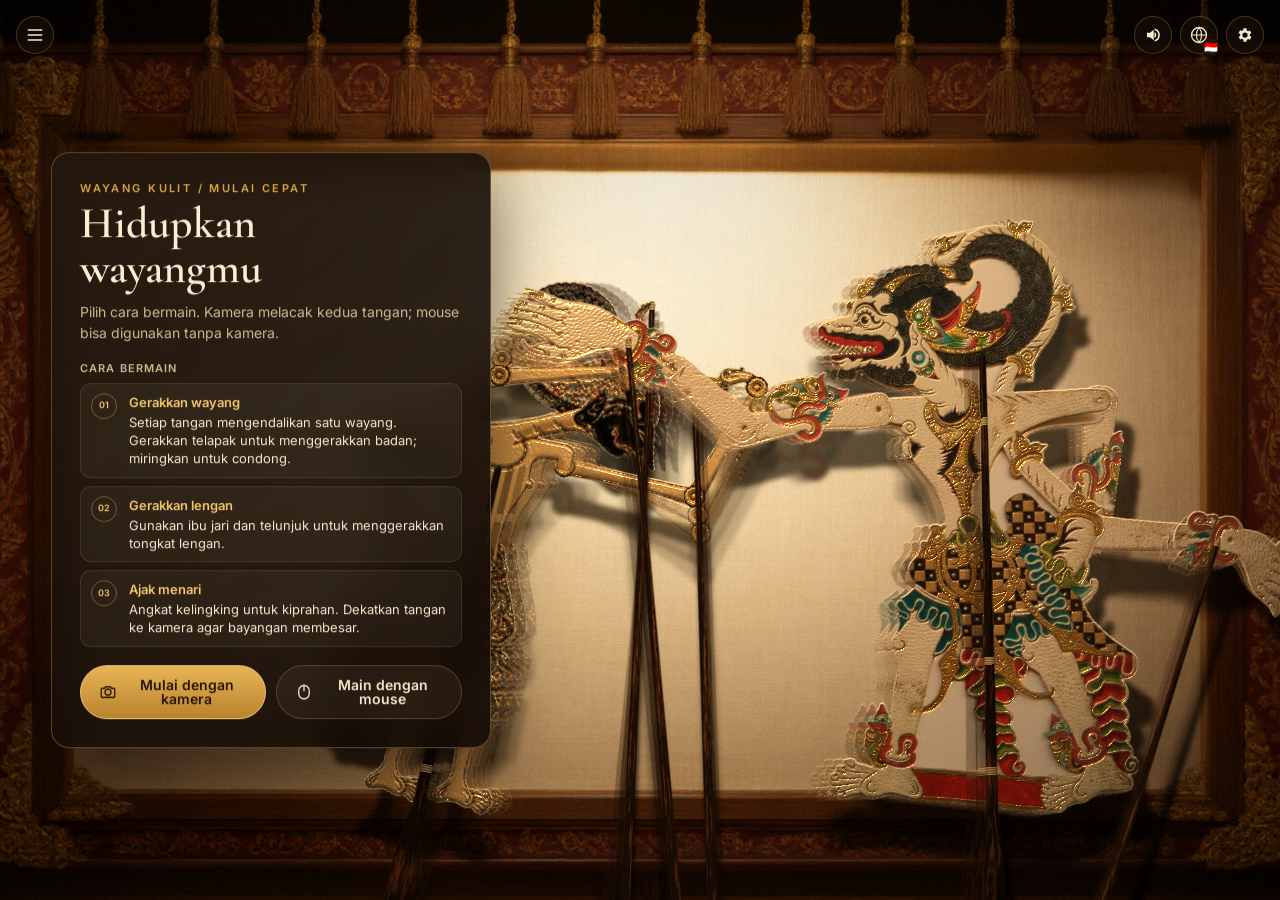
==== commit b5dc9580: "fix arm wayang and add story" ====
--- a/index.html
+++ b/index.html
@@ -88,23 +88,13 @@
         </span>
         <svg class="menu-item-arrow" viewBox="0 0 24 24" width="16" height="16" aria-hidden="true"><path d="m9 18 6-6-6-6" fill="none" stroke="currentColor" stroke-width="1.8" stroke-linecap="round" stroke-linejoin="round"/></svg>
       </button>
-      <button id="open-encyclopedia" class="menu-item" type="button">
-        <span class="menu-item-icon" aria-hidden="true">
-          <svg viewBox="0 0 24 24" width="20" height="20"><circle cx="12" cy="12" r="9" fill="none" stroke="currentColor" stroke-width="1.7"/><path d="M12 11v5m0-8h.01" fill="none" stroke="currentColor" stroke-width="2" stroke-linecap="round"/></svg>
-        </span>
-        <span class="menu-item-copy">
-          <span class="menu-item-title" data-i18n="menu.encyclopedia.title">Ensiklopedia Tokoh</span>
-          <span class="menu-item-description" data-i18n="menu.encyclopedia.description">Kenali watak dan kisah para wayang.</span>
-        </span>
-        <svg class="menu-item-arrow" viewBox="0 0 24 24" width="16" height="16" aria-hidden="true"><path d="m9 18 6-6-6-6" fill="none" stroke="currentColor" stroke-width="1.8" stroke-linecap="round" stroke-linejoin="round"/></svg>
-      </button>
       <button id="open-stories" class="menu-item" type="button">
         <span class="menu-item-icon" aria-hidden="true">
           <svg viewBox="0 0 24 24" width="20" height="20"><path d="M5 4.5A2.5 2.5 0 0 1 7.5 2H20v17H7.5A2.5 2.5 0 0 0 5 21.5v-17ZM5 18a2.5 2.5 0 0 1 2.5-2.5H20M10 7h6M10 10h6" fill="none" stroke="currentColor" stroke-width="1.6" stroke-linecap="round" stroke-linejoin="round"/></svg>
         </span>
         <span class="menu-item-copy">
           <span class="menu-item-title" data-i18n="menu.stories.title">Cerita Wayang</span>
-          <span class="menu-item-description" data-i18n="menu.stories.description">Tonton kisah wayang dengan narator dan subtitle tersinkron.</span>
+          <span class="menu-item-description" data-i18n="menu.stories.description">Tonton kisah wayang dengan narator, subtitle tersinkron, dan gestur menunjuk sesuai fokus adegan atau pembicara.</span>
         </span>
         <svg class="menu-item-arrow" viewBox="0 0 24 24" width="16" height="16" aria-hidden="true"><path d="m9 18 6-6-6-6" fill="none" stroke="currentColor" stroke-width="1.8" stroke-linecap="round" stroke-linejoin="round"/></svg>
       </button>
@@ -199,20 +189,6 @@
       </section>
     </div>
 
-    <div id="encyclopedia-modal" class="quiz-backdrop" hidden>
-      <section class="panel quiz-dialog encyclopedia-dialog" role="dialog" aria-modal="true" aria-labelledby="encyclopedia-title" tabindex="-1">
-        <header class="quiz-header">
-          <div>
-            <p class="eyebrow">Wayang Kulit</p>
-            <h2 id="encyclopedia-title" data-i18n="encyclopedia.title">Ensiklopedia Tokoh</h2>
-          </div>
-          <button id="encyclopedia-close" class="quiz-close" type="button" aria-label="Tutup ensiklopedia" data-i18n-aria-label="encyclopedia.close">×</button>
-        </header>
-        <p class="encyclopedia-intro" data-i18n="encyclopedia.intro">Kenali watak, keluarga, dan kisah penting setiap tokoh. Beberapa detail dapat berbeda menurut tradisi wayang.</p>
-        <div id="encyclopedia-cards" class="encyclopedia-grid"></div>
-      </section>
-    </div>
-
     <div id="story-modal" class="quiz-backdrop" hidden>
       <section class="panel quiz-dialog story-dialog" role="dialog" aria-modal="true" aria-labelledby="story-title" tabindex="-1">
         <header class="quiz-header">
@@ -223,7 +199,7 @@
           <button id="story-close" class="quiz-close" type="button" aria-label="Tutup pilihan cerita" data-i18n-aria-label="story.close">×</button>
         </header>
         <div id="story-list" class="story-list"></div>
-        <p class="story-voice-note" data-i18n="story.voice-note">Narasi suara berbahasa Indonesia; subtitle mengikuti bahasa pilihan.</p>
+        <p class="story-voice-note" data-i18n="story.voice-note">Dialog Werkudara–Dewa Ruci menampilkan gestur menunjuk pada tokoh yang berbicara dan meminta akses kamera saat cerita dimulai.</p>
       </section>
     </div>
 
--- a/styles.css
+++ b/styles.css
@@ -500,9 +500,6 @@
   cursor: pointer;
 }
 .quiz-close:hover { border-color: rgba(217, 164, 65, 0.6); }
-.encyclopedia-dialog {
-  width: min(940px, calc(100vw - 32px));
-}
 .story-dialog {
   width: min(700px, calc(100vw - 32px));
 }
@@ -575,6 +572,7 @@
 }
 .story-caption {
   position: absolute;
+  z-index: 2;
   top: auto;
   bottom: max(88px, calc(env(safe-area-inset-bottom) + 64px));
   left: 50%;
@@ -595,6 +593,7 @@
 }
 .story-toolbar {
   position: absolute;
+  z-index: 4;
   left: 50%;
   bottom: max(12px, env(safe-area-inset-bottom));
   display: flex;
@@ -652,87 +651,6 @@
   opacity: 0;
   pointer-events: none;
   transform: translate(-50%, 8px);
-}
-.encyclopedia-intro {
-  margin: -8px 0 16px;
-  color: var(--ink-dim);
-  font-size: 13px;
-  line-height: 1.5;
-}
-.encyclopedia-grid {
-  display: grid;
-  grid-template-columns: repeat(2, minmax(0, 1fr));
-  gap: 12px;
-}
-.character-card {
-  min-width: 0;
-  display: grid;
-  grid-template-columns: 64px minmax(0, 1fr);
-  align-content: start;
-  gap: 10px 12px;
-  padding: 13px;
-  border: 1px solid var(--line);
-  border-radius: 12px;
-  background: rgba(255, 235, 200, 0.035);
-}
-.character-portrait {
-  width: 64px;
-  height: 88px;
-  grid-row: span 1;
-  object-fit: contain;
-  border: 1px solid var(--line);
-  border-radius: 9px;
-  background: rgba(217, 164, 65, 0.08);
-}
-.character-card-summary {
-  min-width: 0;
-  display: grid;
-  align-content: center;
-  gap: 4px;
-}
-.character-card-kind {
-  color: var(--gold-hi);
-  font-size: 9px;
-  font-weight: 600;
-  letter-spacing: 0.08em;
-  text-transform: uppercase;
-}
-.character-card h3 {
-  margin: 0;
-  color: var(--ink);
-  font: 600 19px/1.1 var(--serif);
-}
-.character-card-alias {
-  margin: 0;
-  color: var(--ink-dim);
-  font-size: 10px;
-  line-height: 1.4;
-}
-.character-facts {
-  grid-column: 1 / -1;
-  display: grid;
-  gap: 8px;
-  margin: 0;
-  padding-top: 10px;
-  border-top: 1px solid rgba(217, 164, 65, 0.16);
-}
-.character-facts > div {
-  display: grid;
-  grid-template-columns: 68px minmax(0, 1fr);
-  gap: 8px;
-}
-.character-facts dt {
-  color: var(--gold-hi);
-  font-size: 9px;
-  font-weight: 600;
-  letter-spacing: 0.04em;
-  text-transform: uppercase;
-}
-.character-facts dd {
-  margin: 0;
-  color: var(--ink-dim);
-  font-size: 11px;
-  line-height: 1.45;
 }
 .quiz-meta {
   display: flex;
@@ -909,8 +827,6 @@
   .intro .actions .btn { min-height: 42px; }
 }
 @media (max-width: 600px) {
-  .encyclopedia-grid { grid-template-columns: 1fr; }
-  .encyclopedia-dialog { padding: 20px; }
   .story-card {
     grid-template-columns: 48px minmax(0, 1fr);
     gap: 10px;
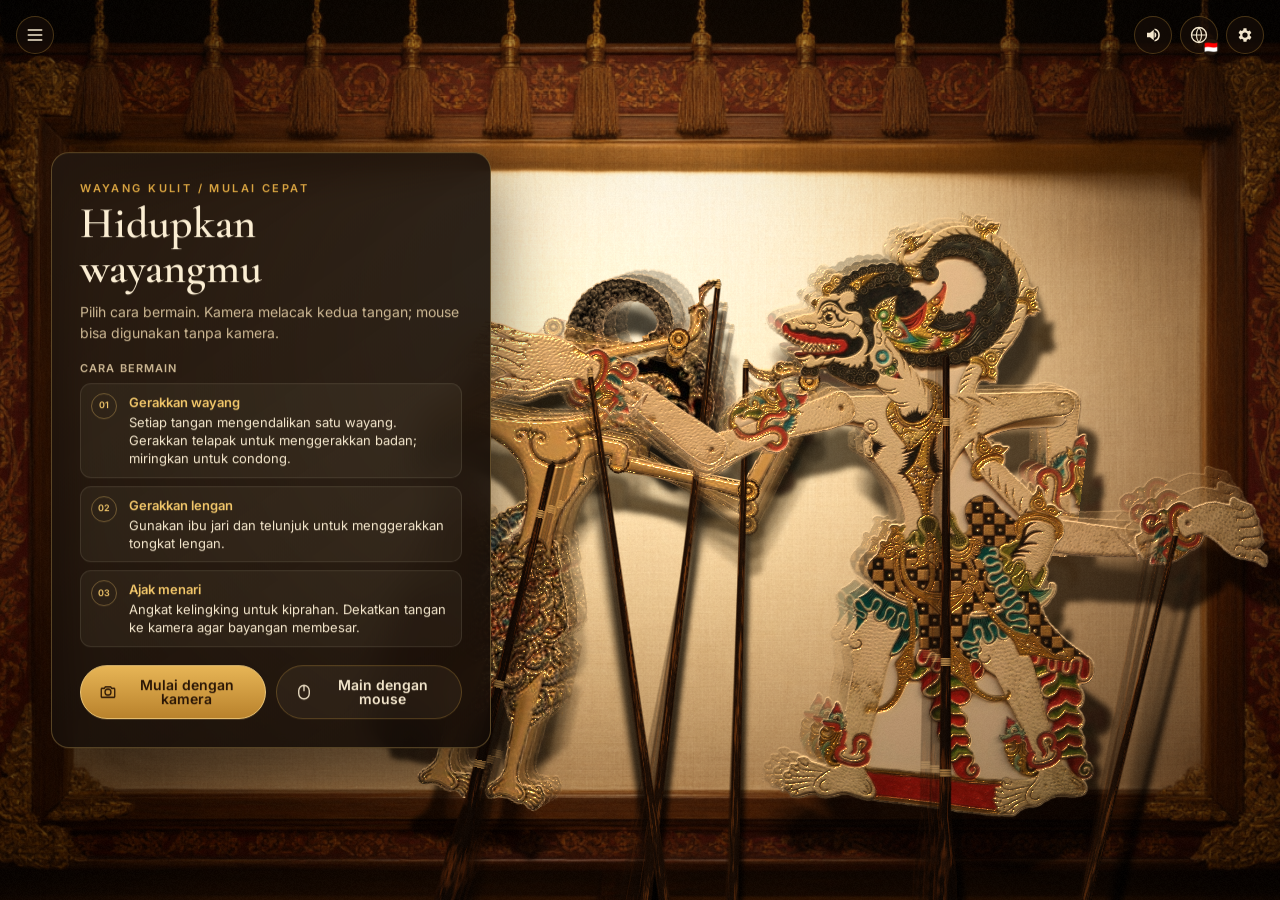
==== commit ffac531e: "add volume music control" ====
--- a/index.html
+++ b/index.html
@@ -49,10 +49,19 @@
       <div class="pill" id="status" hidden><span class="dot"></span><span id="status-text"></span></div>
     </div>
 
-    <button id="sound-toggle" class="icon-btn sound-btn" aria-label="Mute music" aria-pressed="false">
-      <svg class="on" viewBox="0 0 24 24" width="18" height="18" aria-hidden="true"><path fill="currentColor" d="M4 9v6h4l5 4V5L8 9H4Zm12.5 3a4.5 4.5 0 0 0-2.5-4v8a4.5 4.5 0 0 0 2.5-4Zm-2.5-8.8v2.1a7 7 0 0 1 0 13.4v2.1a9 9 0 0 0 0-17.6Z"/></svg>
-      <svg class="off" viewBox="0 0 24 24" width="18" height="18" aria-hidden="true"><path fill="currentColor" d="M4 9v6h4l5 4V5L8 9H4Zm12.6 3 2.7-2.7-1.4-1.4-2.7 2.7-2.7-2.7-1.4 1.4 2.7 2.7-2.7 2.7 1.4 1.4 2.7-2.7 2.7 2.7 1.4-1.4-2.7-2.7Z" transform="translate(2 0)"/></svg>
-    </button>
+    <div id="sound-control" class="sound-control">
+      <button id="sound-toggle" class="icon-btn sound-btn" type="button" aria-label="Music volume" aria-expanded="false" aria-controls="sound-menu" title="Music volume" data-i18n-aria-label="settings.volume" data-i18n-title="settings.volume">
+        <svg class="on" viewBox="0 0 24 24" width="18" height="18" aria-hidden="true"><path fill="currentColor" d="M4 9v6h4l5 4V5L8 9H4Zm12.5 3a4.5 4.5 0 0 0-2.5-4v8a4.5 4.5 0 0 0 2.5-4Zm-2.5-8.8v2.1a7 7 0 0 1 0 13.4v2.1a9 9 0 0 0 0-17.6Z"/></svg>
+        <svg class="off" viewBox="0 0 24 24" width="18" height="18" aria-hidden="true"><path fill="currentColor" d="M4 9v6h4l5 4V5L8 9H4Zm12.6 3 2.7-2.7-1.4-1.4-2.7 2.7-2.7-2.7-1.4 1.4 2.7 2.7-2.7 2.7 1.4 1.4 2.7-2.7 2.7 2.7 1.4-1.4-2.7-2.7Z" transform="translate(2 0)"/></svg>
+      </button>
+      <div id="sound-menu" class="panel sound-menu" role="group" aria-label="Music volume" data-i18n-aria-label="settings.volume" hidden>
+        <label for="opt-volume">
+          <span data-i18n="settings.volume">Music volume</span>
+          <input type="range" id="opt-volume" min="0" max="1" step="0.01" value="0.6" />
+        </label>
+        <button id="sound-mute-toggle" class="btn small" type="button" aria-pressed="false">Mute music</button>
+      </div>
+    </div>
     <div id="language-picker" class="language-picker">
       <button id="language-toggle" class="icon-btn language-toggle" type="button" aria-label="Change language" aria-expanded="false" aria-controls="language-menu" title="Change language" data-i18n-aria-label="nav.language" data-i18n-title="nav.language">
         <svg viewBox="0 0 24 24" width="20" height="20" aria-hidden="true"><circle cx="12" cy="12" r="9" fill="none" stroke="currentColor" stroke-width="1.6"/><path d="M3.5 12h17M12 3a14.5 14.5 0 0 1 0 18M12 3a14.5 14.5 0 0 0 0 18" fill="none" stroke="currentColor" stroke-width="1.4"/></svg>
@@ -145,9 +154,6 @@
       <button id="opt-popout" class="btn small" type="button" data-i18n="settings.camera.open">Open camera in new window</button>
       <label><span data-i18n="settings.size">Puppet size</span>
         <input type="range" id="opt-size" min="0.36" max="0.72" step="0.01" value="0.53" />
-      </label>
-      <label><span data-i18n="settings.volume">Music volume</span>
-        <input type="range" id="opt-volume" min="0" max="1" step="0.01" value="0.6" />
       </label>
     </aside>
 
--- a/styles.css
+++ b/styles.css
@@ -266,10 +266,40 @@
 .icon-btn:hover { border-color: rgba(217, 164, 65, 0.6); }
 #menu-toggle { left: 16px; right: auto; }
 #menu-toggle:disabled { cursor: default; }
-.sound-btn { right: 108px; }
+.sound-control {
+  position: fixed;
+  z-index: 26;
+  top: 16px;
+  right: 108px;
+}
+.sound-btn {
+  position: relative;
+  top: auto;
+  right: auto;
+}
 .sound-btn .off,
-.sound-btn[aria-pressed='true'] .on { display: none; }
-.sound-btn[aria-pressed='true'] .off { display: block; }
+.sound-btn[data-muted='true'] .on { display: none; }
+.sound-btn[data-muted='true'] .off { display: block; }
+.sound-menu {
+  position: absolute;
+  top: 46px;
+  right: 0;
+  display: grid;
+  gap: 12px;
+  width: min(240px, calc(100vw - 32px));
+  padding: 14px;
+}
+.sound-menu label {
+  display: grid;
+  gap: 8px;
+  color: var(--ink-dim);
+  font-size: 12px;
+}
+.sound-menu input[type='range'] {
+  width: 100%;
+  accent-color: var(--gold);
+}
+.sound-menu .btn { width: 100%; }
 .language-picker {
   position: fixed;
   z-index: 25;
@@ -793,11 +823,13 @@
 
 body.ui-hidden .hud,
 body.ui-hidden .icon-btn,
+body.ui-hidden .sound-control,
 body.ui-hidden .language-picker,
 body.ui-hidden #preview-box,
 body.ui-hidden .settings { opacity: 0; pointer-events: none; }
 
 @media (max-width: 640px) {
+  .sound-menu { right: -92px; }
   .intro {
     top: auto;
     bottom: max(12px, env(safe-area-inset-bottom));
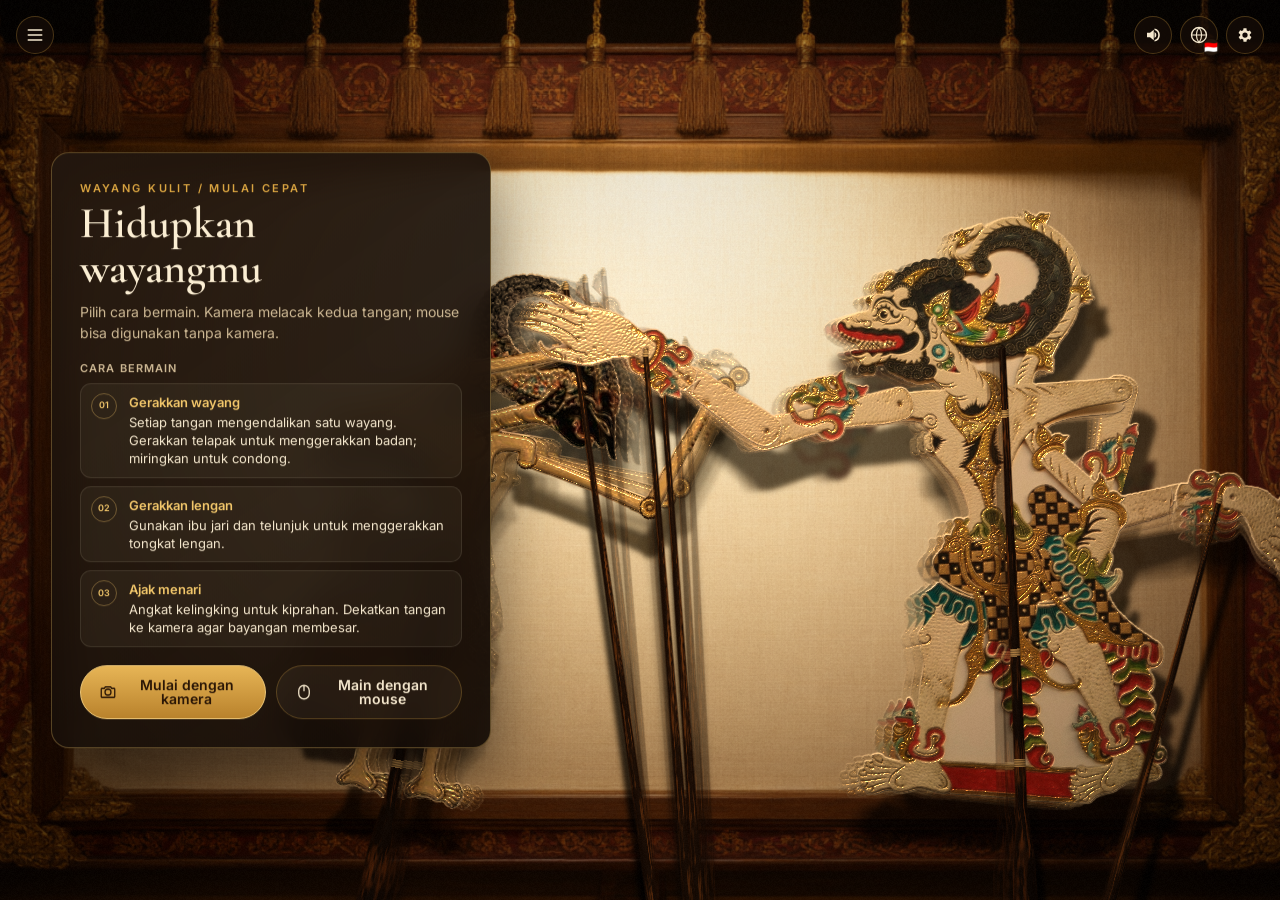
==== commit cf14db17: "update volume control" ====
--- a/index.html
+++ b/index.html
@@ -55,11 +55,16 @@
         <svg class="off" viewBox="0 0 24 24" width="18" height="18" aria-hidden="true"><path fill="currentColor" d="M4 9v6h4l5 4V5L8 9H4Zm12.6 3 2.7-2.7-1.4-1.4-2.7 2.7-2.7-2.7-1.4 1.4 2.7 2.7-2.7 2.7 1.4 1.4 2.7-2.7 2.7 2.7 1.4-1.4-2.7-2.7Z" transform="translate(2 0)"/></svg>
       </button>
       <div id="sound-menu" class="panel sound-menu" role="group" aria-label="Music volume" data-i18n-aria-label="settings.volume" hidden>
-        <label for="opt-volume">
-          <span data-i18n="settings.volume">Music volume</span>
-          <input type="range" id="opt-volume" min="0" max="1" step="0.01" value="0.6" />
-        </label>
-        <button id="sound-mute-toggle" class="btn small" type="button" aria-pressed="false">Mute music</button>
+        <div class="sound-volume-control">
+          <label for="opt-volume" data-i18n="settings.volume">Music volume</label>
+          <div class="sound-volume-row">
+            <button id="sound-mute-toggle" class="sound-mute-toggle" type="button" aria-label="Mute music" aria-pressed="false" title="Mute music" data-i18n-aria-label="sound.mute-toggle" data-i18n-title="sound.mute-toggle">
+              <svg class="on" viewBox="0 0 24 24" width="18" height="18" aria-hidden="true"><path fill="currentColor" d="M4 9v6h4l5 4V5L8 9H4Zm12.5 3a4.5 4.5 0 0 0-2.5-4v8a4.5 4.5 0 0 0 2.5-4Zm-2.5-8.8v2.1a7 7 0 0 1 0 13.4v2.1a9 9 0 0 0 0-17.6Z"/></svg>
+              <svg class="off" viewBox="0 0 24 24" width="18" height="18" aria-hidden="true"><path fill="currentColor" d="M4 9v6h4l5 4V5L8 9H4Zm12.6 3 2.7-2.7-1.4-1.4-2.7 2.7-2.7-2.7-1.4 1.4 2.7 2.7-2.7 2.7 1.4 1.4 2.7-2.7 2.7 2.7 1.4-1.4-2.7-2.7Z" transform="translate(2 0)"/></svg>
+            </button>
+            <input type="range" id="opt-volume" min="0" max="1" step="0.01" value="0.6" />
+          </div>
+        </div>
       </div>
     </div>
     <div id="language-picker" class="language-picker">
--- a/styles.css
+++ b/styles.css
@@ -299,7 +299,35 @@
   width: 100%;
   accent-color: var(--gold);
 }
-.sound-menu .btn { width: 100%; }
+.sound-volume-control { display: grid; gap: 8px; }
+.sound-volume-row {
+  display: flex;
+  align-items: center;
+  gap: 9px;
+}
+.sound-volume-row input[type='range'] {
+  flex: 1;
+  min-width: 0;
+  width: auto;
+}
+.sound-mute-toggle {
+  appearance: none;
+  flex: none;
+  width: 34px;
+  height: 34px;
+  display: grid;
+  place-items: center;
+  border: 1px solid var(--line);
+  border-radius: 50%;
+  background: rgba(255, 235, 200, 0.06);
+  color: var(--ink);
+  cursor: pointer;
+}
+.sound-mute-toggle:hover { border-color: rgba(217, 164, 65, 0.6); }
+.sound-mute-toggle:focus-visible { outline: 2px solid var(--gold-hi); outline-offset: 2px; }
+.sound-mute-toggle .off,
+.sound-mute-toggle[data-muted='true'] .on { display: none; }
+.sound-mute-toggle[data-muted='true'] .off { display: block; }
 .language-picker {
   position: fixed;
   z-index: 25;
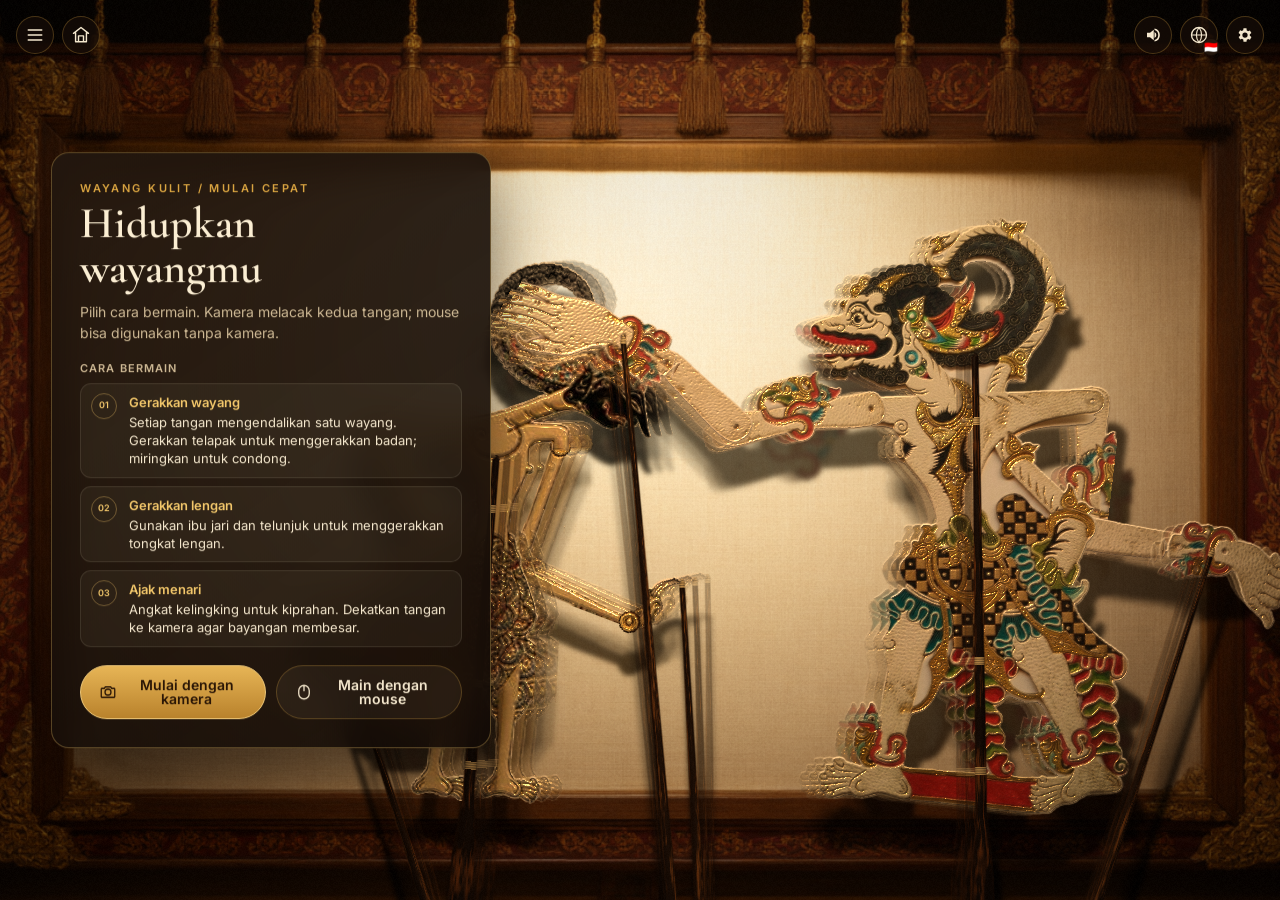
==== commit e2ce312c: "fix arm and remove background" ====
--- a/index.html
+++ b/index.html
@@ -86,6 +86,9 @@
     <button id="menu-toggle" class="icon-btn" type="button" aria-label="Menu" aria-expanded="false" aria-controls="app-menu" title="Menu" data-i18n-aria-label="nav.menu" data-i18n-title="nav.menu">
       <svg viewBox="0 0 24 24" width="20" height="20" aria-hidden="true"><path d="M4 6h16M4 12h16M4 18h16" fill="none" stroke="currentColor" stroke-width="2" stroke-linecap="round"/></svg>
     </button>
+    <button id="home-toggle" class="icon-btn" type="button" aria-label="Kembali ke menu utama" title="Kembali ke menu utama" data-i18n-aria-label="nav.home" data-i18n-title="nav.home">
+      <svg viewBox="0 0 24 24" width="20" height="20" aria-hidden="true"><path d="m3 10 9-7 9 7M5.5 9v11h13V9M9 20v-7h6v7" fill="none" stroke="currentColor" stroke-width="1.7" stroke-linecap="round" stroke-linejoin="round"/></svg>
+    </button>
     <button id="settings-toggle" class="icon-btn" aria-label="Settings" aria-expanded="false" data-i18n-aria-label="nav.settings">
       <svg viewBox="0 0 24 24" width="18" height="18" aria-hidden="true"><path fill="currentColor" d="M19.4 13a7.6 7.6 0 0 0 0-2l2.1-1.6-2-3.5-2.5 1a7.3 7.3 0 0 0-1.7-1L15 3h-4l-.4 2.7a7.3 7.3 0 0 0-1.7 1l-2.5-1-2 3.5L6.6 11a7.6 7.6 0 0 0 0 2l-2.1 1.6 2 3.5 2.5-1a7.3 7.3 0 0 0 1.7 1L11 21h4l.4-2.7a7.3 7.3 0 0 0 1.7-1l2.5 1 2-3.5ZM13 15.5a3.5 3.5 0 1 1 0-7 3.5 3.5 0 0 1 0 7Z" transform="translate(-1 0)"/></svg>
     </button>
--- a/styles.css
+++ b/styles.css
@@ -266,6 +266,7 @@
 .icon-btn:hover { border-color: rgba(217, 164, 65, 0.6); }
 #menu-toggle { left: 16px; right: auto; }
 #menu-toggle:disabled { cursor: default; }
+#home-toggle { left: 62px; right: auto; }
 .sound-control {
   position: fixed;
   z-index: 26;
